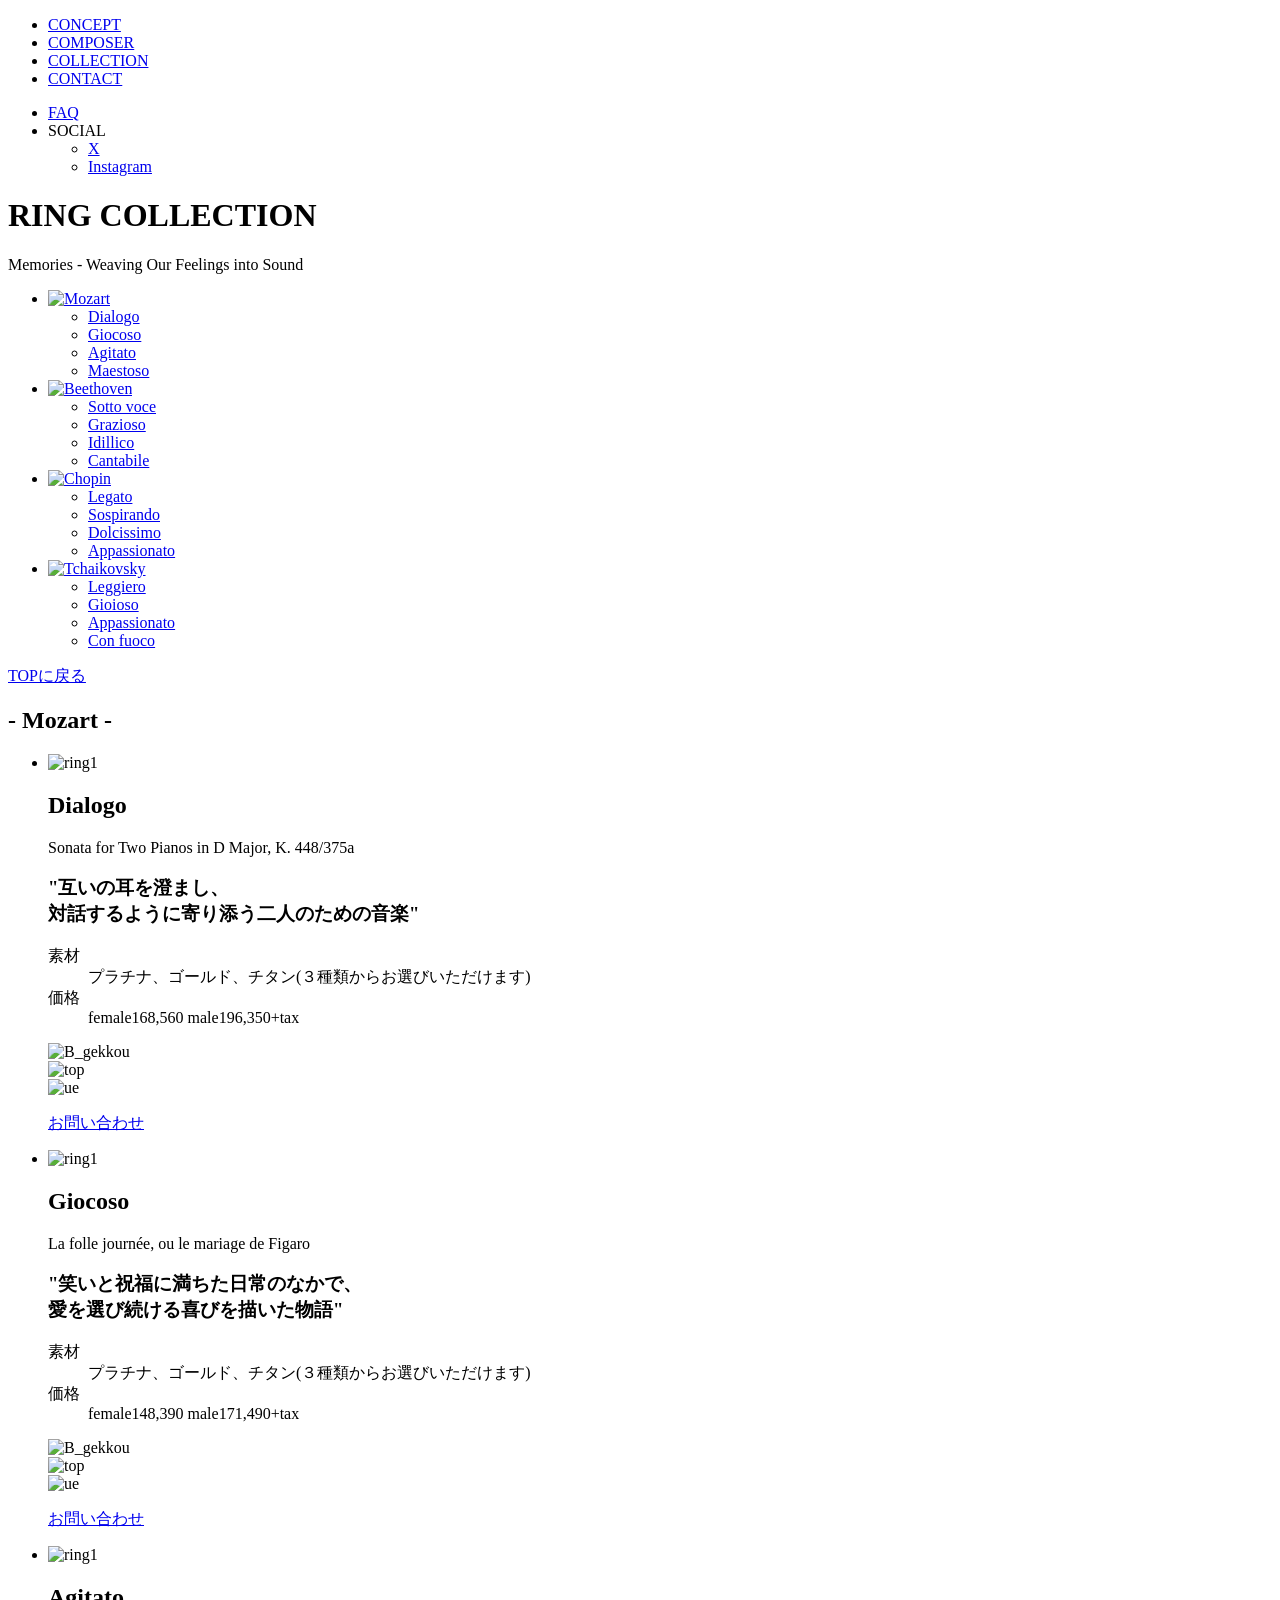
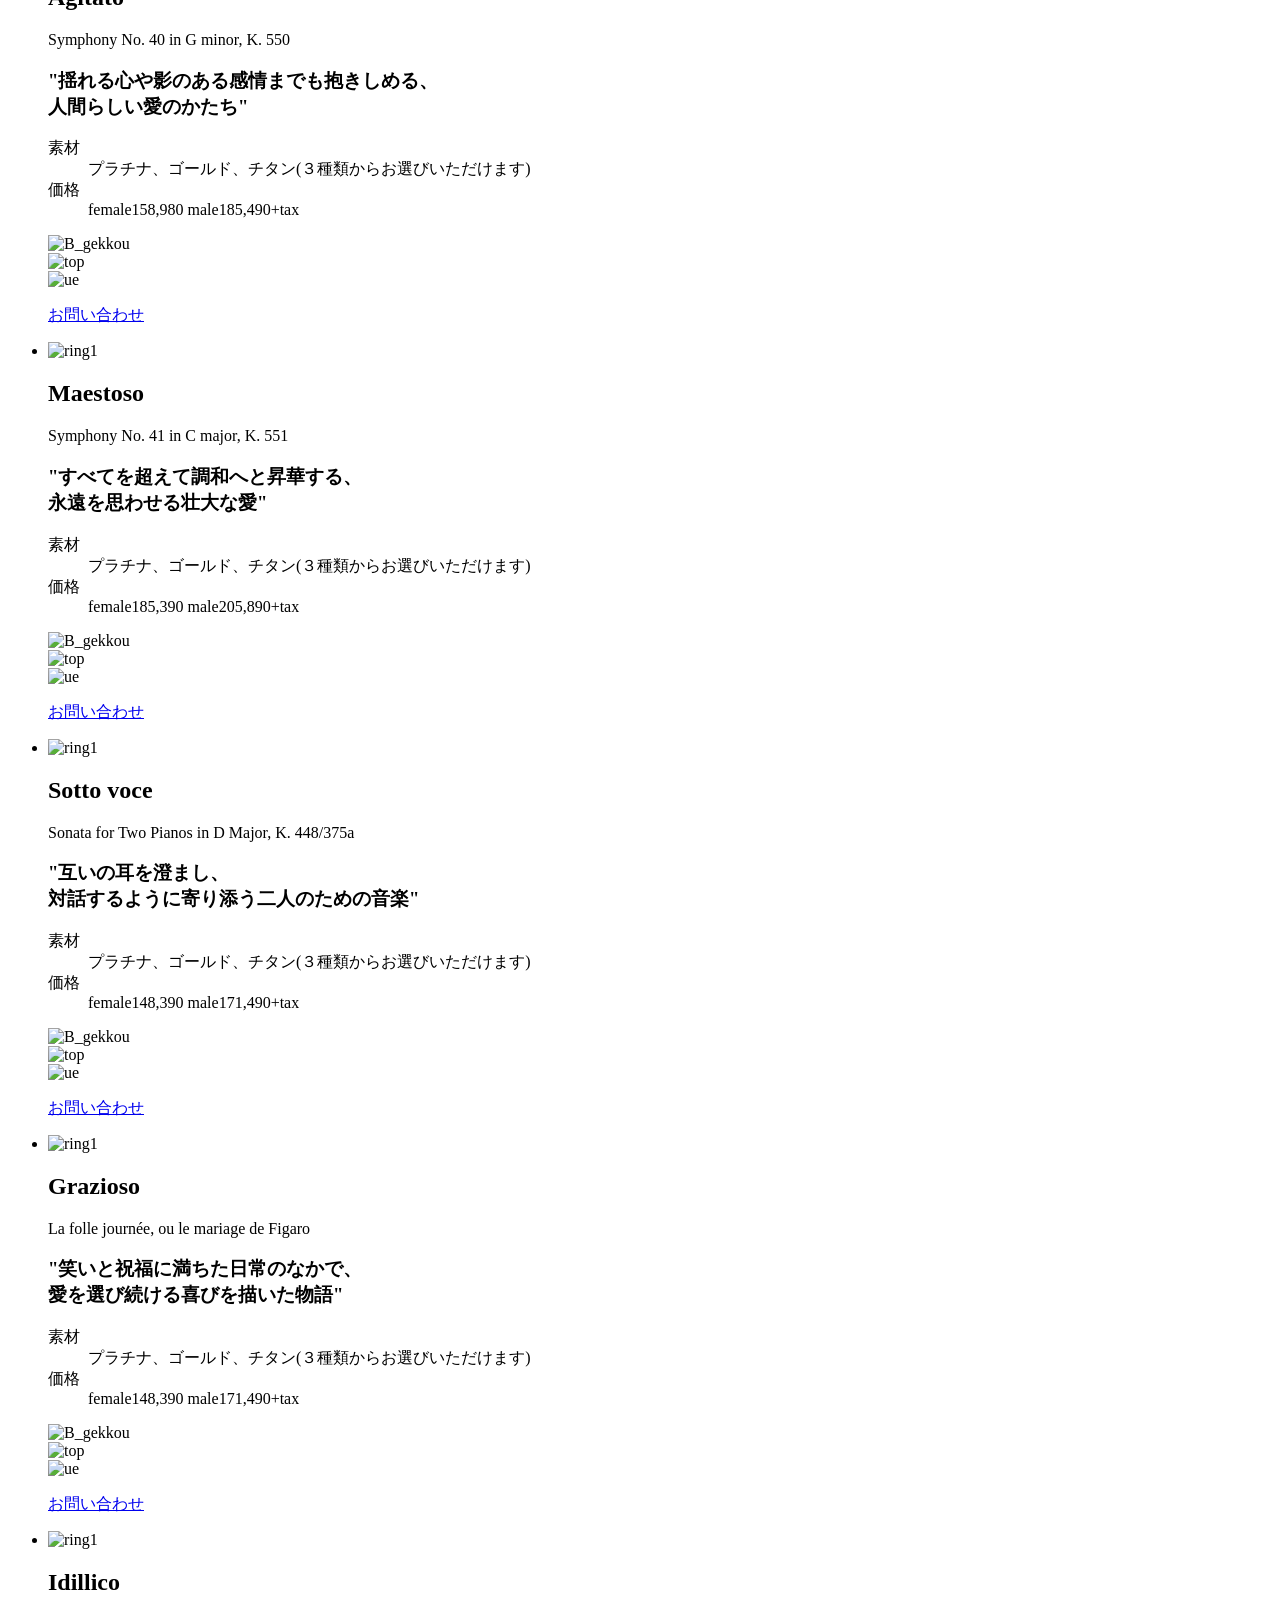
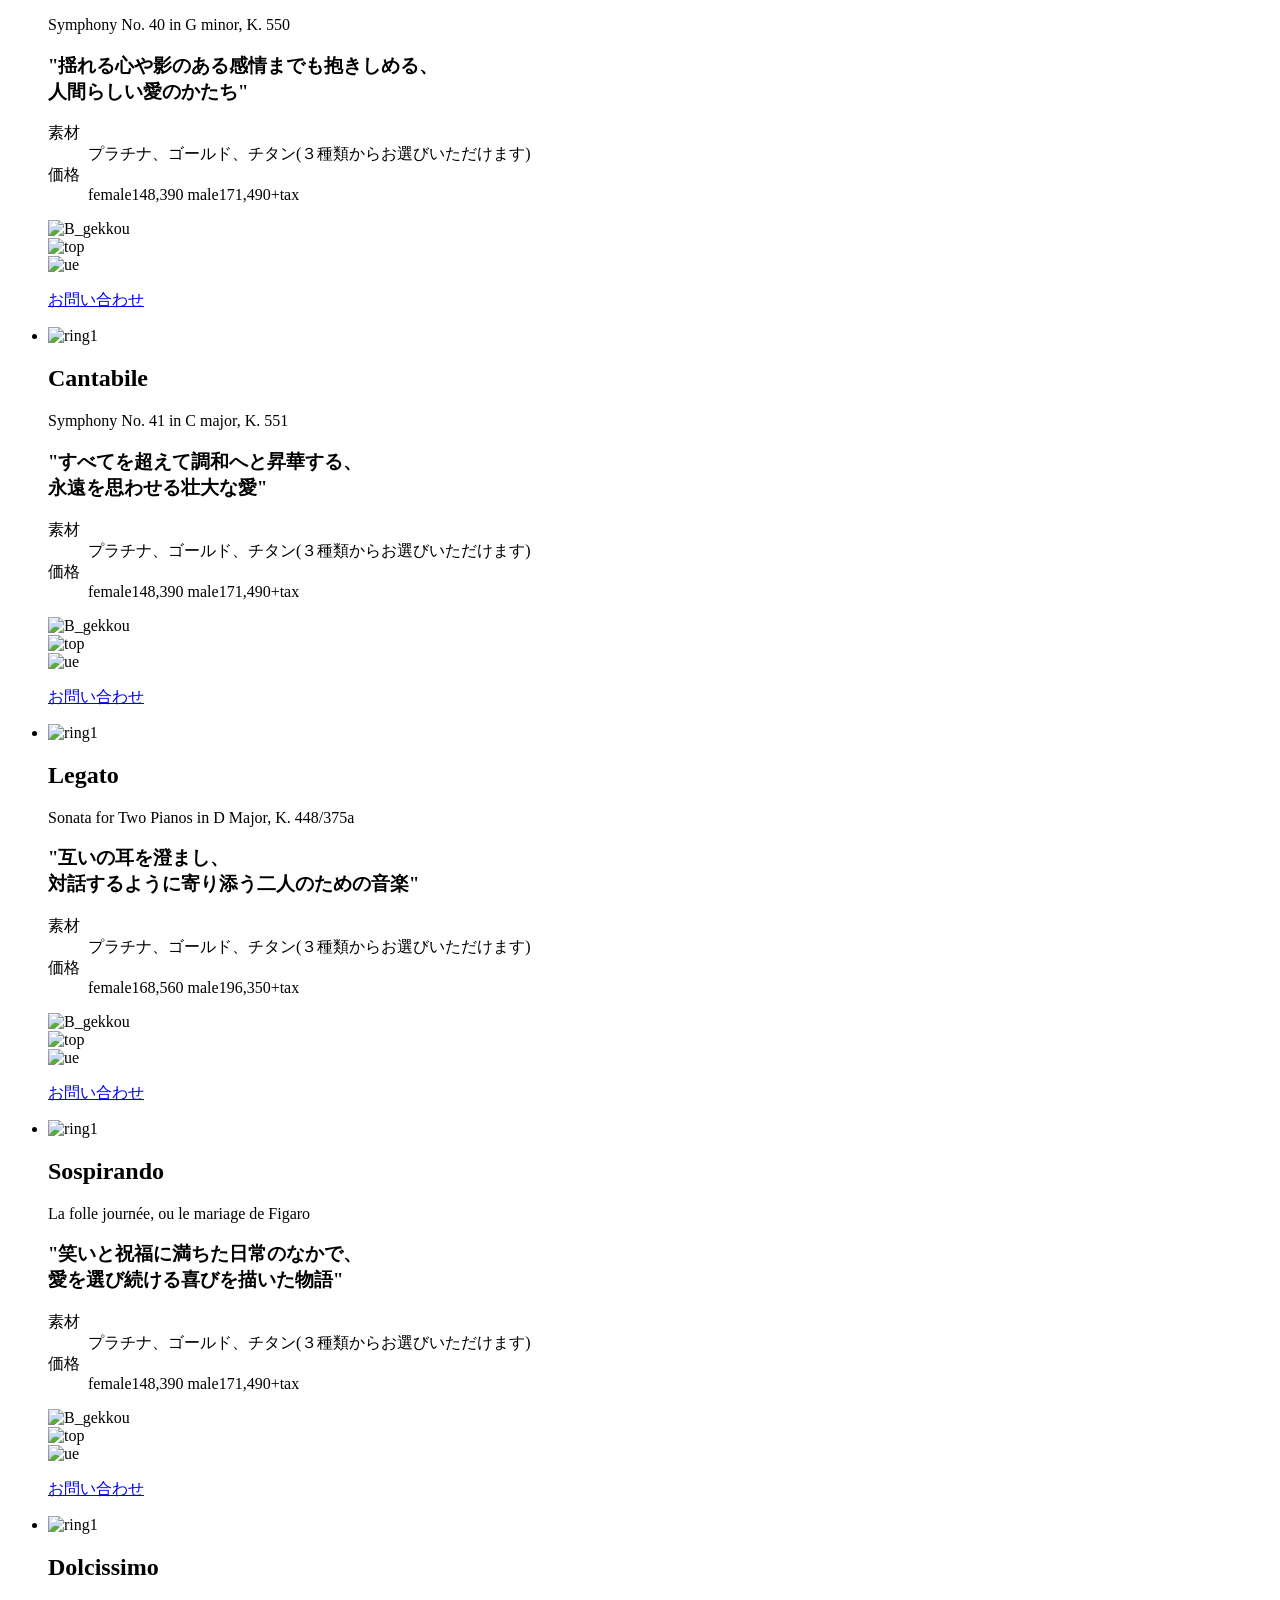
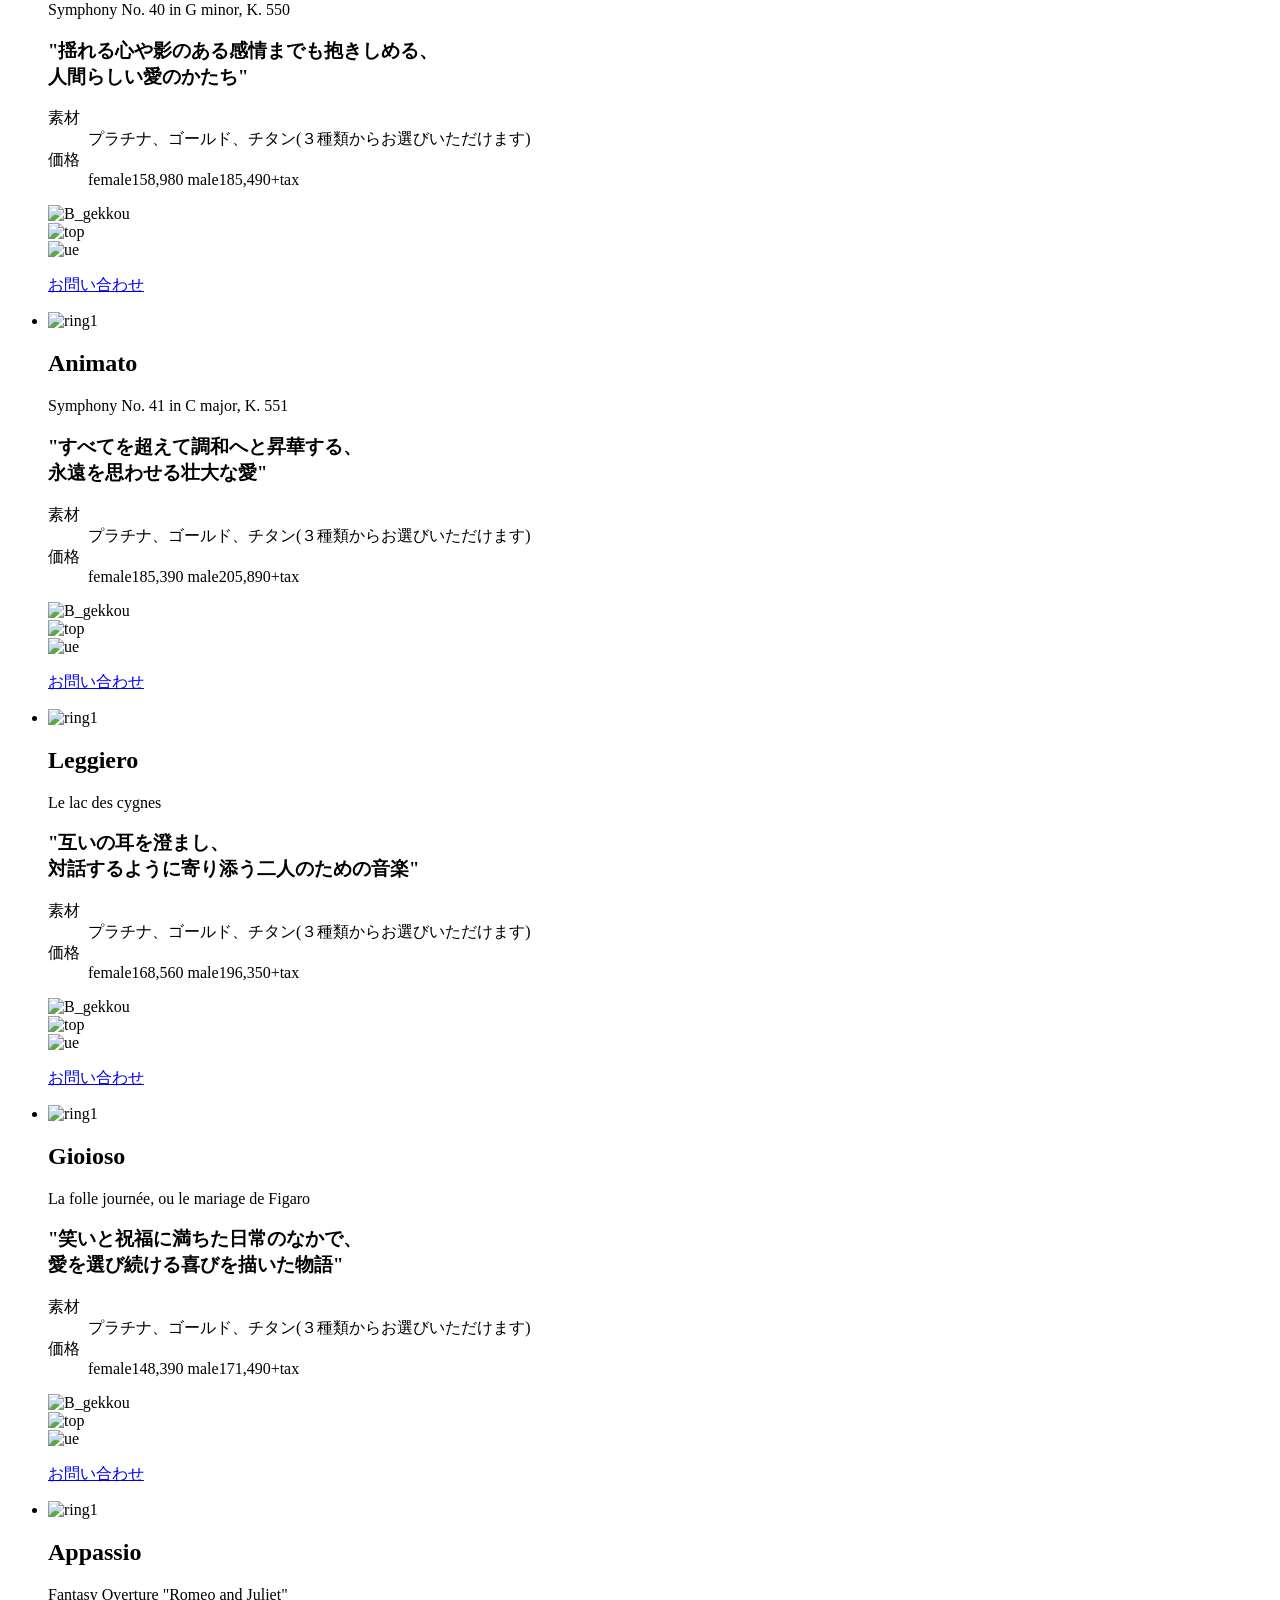
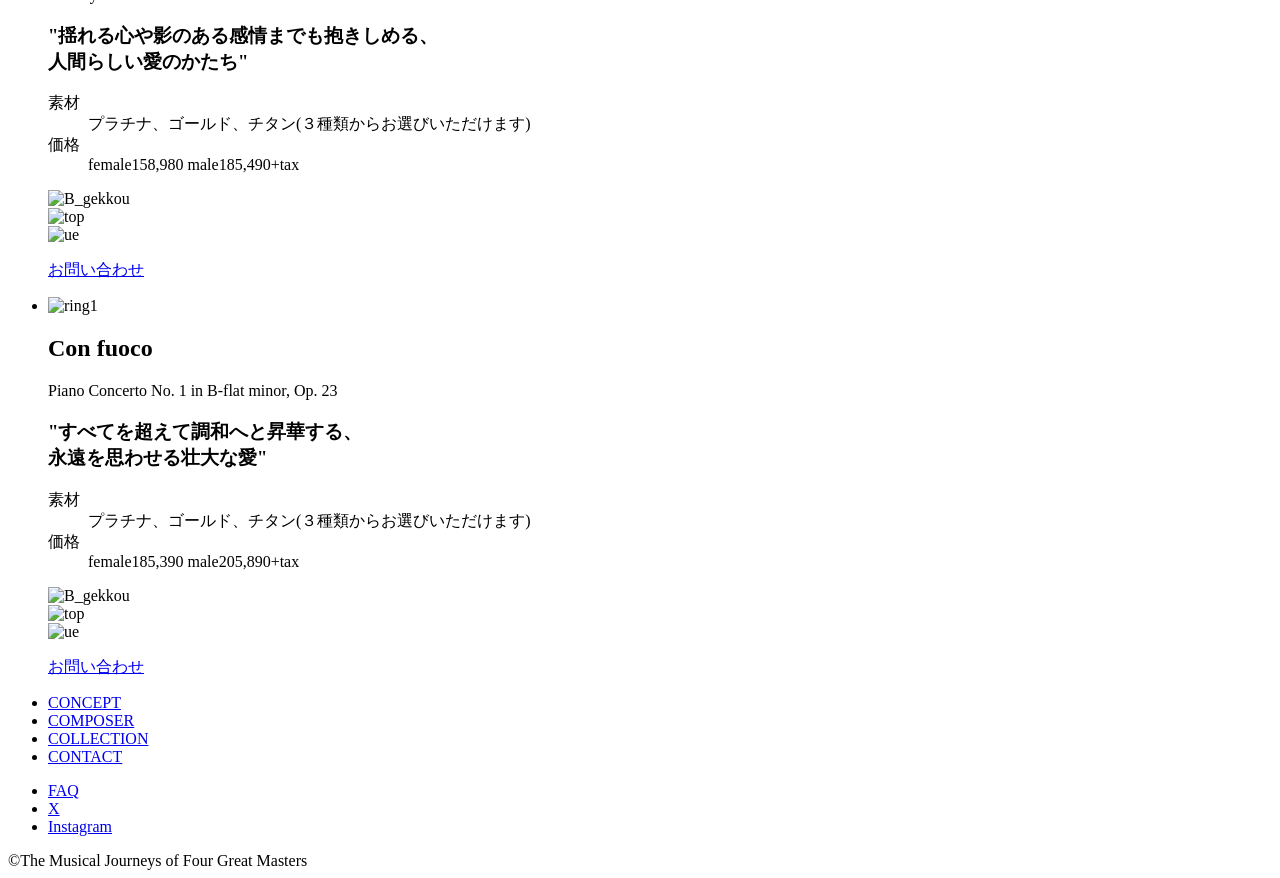
==== collection.html @ ffa1e5cd "Add files via upload" ====
<!DOCTYPE html>
<html lang="ja">

<head>
    <meta charset="UTF-8">
    <meta name="description" content="音楽家 タイムライン">
    <meta name="viewport" content="width=device-width, initial-scale=1.0">
    <link rel="stylesheet" href="css/collection.css">
    <link rel="preconnect" href="https://fonts.googleapis.com">
    <link rel="preconnect" href="https://fonts.gstatic.com" crossorigin>
    <link href="https://fonts.googleapis.com/css2?family=Klee+One&display=swap" rel="stylesheet">
    <link rel="preconnect" href="https://fonts.googleapis.com">
    <link rel="preconnect" href="https://fonts.gstatic.com" crossorigin>
    <link
        href="https://fonts.googleapis.com/css2?family=Klee+One&family=Noto+Serif+JP:wght@200..900&family=PT+Serif:ital,wght@0,400;0,700;1,400;1,700&display=swap"
        rel="stylesheet">
    <link rel="preconnect" href="https://fonts.googleapis.com">
    <link rel="preconnect" href="https://fonts.gstatic.com" crossorigin>
    <link
        href="https://fonts.googleapis.com/css2?family=Dancing+Script:wght@400..700&family=Klee+One&family=Noto+Serif+JP:wght@200..900&family=PT+Serif:ital,wght@0,400;0,700;1,400;1,700&display=swap"
        rel="stylesheet">
    <title>音楽家 タイムライン</title>
</head>

<body>
    <header>
        <div class="left">
            <span></span>
            <span></span>
            <span></span>
        </div>
        <nav>
            <ul>
                <li><a href="./index.html">CONCEPT</a></li>
                <li><a href="./comporsers.html">COMPOSER</a></li>
                <li><a href="./collection.html">COLLECTION</a></li>
                <li><a href="./contact.html">CONTACT</a></li>
            </ul>
        </nav>
        <div class="right">
            <ul>
                <li><a href="#">FAQ</a></li>
                <li>SOCIAL
                    <ul class="social">
                        <li><a href="#">X</a></li>
                        <li><a href="#">Instagram</a></li>
                    </ul>
                </li>
            </ul>
        </div>
    </header>
    <div class="gradation">
        <main>
            <div class="top">
                <div class="title">
                    <h1 id="backbutton">RING COLLECTION</h1>
                    <span>Memories - Weaving Our Feelings into Sound</span>
                </div>
            </div>
            <div class="comporser">
                <div class="comporserInner">
                    <ul class="list">
                        <li class="comporserContent active" data-tab="mozart">
                            <a href="#namecontent" class="kao">
                                <img src="./img/Mozartーkao.png" alt="Mozart">
                            </a>
                            <ul class="playlist">
                                <li>
                                    <a href="#Dialogo">Dialogo</a>
                                </li>
                                <li>
                                    <a href="#Giocoso">Giocoso</a>
                                </li>
                                <li>
                                    <a href="#Agitato">Agitato</a>
                                </li>
                                <li>
                                    <a href="#Maestoso">Maestoso</a>
                                </li>
                            </ul>
                        </li>
                        <li class="comporserContent" data-tab="beethoven">
                            <a href="#namecontent" class="kao">
                                <img src="./img/Beethoven-kao.png" alt="Beethoven">
                            </a>
                            <ul class="playlist">
                                <li>
                                    <a href="#Sotto-voce">Sotto voce</a>
                                </li>
                                <li>
                                    <a href="#Grazioso">Grazioso</a>
                                </li>
                                <li>
                                    <a href="#Idillico">Idillico</a>
                                </li>
                                <li>
                                    <a href="#Cantabile">Cantabile</a>
                                </li>
                            </ul>
                        </li>
                        <li class="comporserContent" data-tab="chopin">
                            <a href="#namecontent" class="kao">
                                <img src="./img/chopin-kao.png" alt="Chopin">
                            </a>
                            <ul class="playlist">
                                <li>
                                    <a href="#Legato">Legato</a>
                                </li>
                                <li>
                                    <a href="#Sospirando">Sospirando</a>
                                </li>
                                <li>
                                    <a href="#Dolcissimo">Dolcissimo</a>
                                </li>
                                <li>
                                    <a href="#Appassionato">Appassionato</a>
                                </li>
                            </ul>
                        </li>
                        <li class="comporserContent" data-tab="tchaikovsky">
                            <a href="#namecontent" class="kao">
                                <img src="./img/Tchaikovsky-kao.png" alt="Tchaikovsky">
                            </a>
                            <ul class="playlist">
                                <li>
                                    <a href="#Leggiero">Leggiero</a>
                                </li>
                                <li>
                                    <a href="#Gioioso">Gioioso</a>
                                </li>
                                <li>
                                    <a href="#Appassionamento">Appassionato</a>
                                </li>
                                <li>
                                    <a href="#Con-fuoco">Con fuoco</a>
                                </li>
                            </ul>
                        </li>
                    </ul>
                </div>
                <div>
                    <p class="backbutton">
                        <a href="#backbutton">
                            TOPに戻る
                        </a>
                    </p>
                </div>
            </div>
            <div class="name" id="namecontent">
                <h2>- Mozart -</h2>
            </div>
            <div class="collectionContent">
                <ul class="mozart commun active" id="mozart">
                    <li class="communInner">
                        <div class="hidari">
                            <img id="Dialogo" src="./img/B_gekkou-kiritori.png" alt="ring1">
                        </div>
                        <div class="migi">
                            <h2>Dialogo</h2>
                            <span class="kyoku">Sonata for Two Pianos in D Major, K. 448/375a</span>
                            <h3>"互いの耳を澄まし、<br>対話するように寄り添う二人のための音楽"</h3>
                            <dl>
                                <dt>素材</dt>
                                <dd>プラチナ、ゴールド、チタン<span class="select">(３種類からお選びいただけます)</span></dd>
                                <dt>価格</dt>
                                <dd><span class="seibetu">female</span>168,560
                                    <span class="seibetu">male</span>196,350<span class="tax">+tax</span>
                                </dd>
                            </dl>
                            <div class="sankou">
                                <div class="back">
                                    <img src="./img/B_gekkou-kiritori.png" alt="B_gekkou">
                                </div>
                                <div class="back">
                                    <img src="./img/ringtop.png " alt="top">
                                </div>
                                <div class="back">
                                    <img src="./img/ringue.png" alt="ue">
                                </div>
                            </div>
                            <p class="contact"><a href="./contact.html">お問い合わせ</a></p>
                        </div>
                    </li>
                    <li class="communInner">
                        <div class="hidari">
                            <img id="Giocoso" src="./img/B_gekkou-kiritori.png" alt="ring1">
                        </div>
                        <div class="migi">
                            <h2>Giocoso</h2>
                            <span class="kyoku">La folle journée, ou le mariage de Figaro</span>
                            <h3>"笑いと祝福に満ちた日常のなかで、<br>愛を選び続ける喜びを描いた物語"</h3>
                            <dl>
                                <dt>素材</dt>
                                <dd>プラチナ、ゴールド、チタン<span class="select">(３種類からお選びいただけます)</span></dd>
                                <dt>価格</dt>
                                <dd><span class="seibetu">female</span>148,390
                                    <span class="seibetu">male</span>171,490<span class="tax">+tax</span></dd>
                            </dl>
                            <div class="sankou">
                                <div class="back">
                                    <img src="./img/B_gekkou-kiritori.png" alt="B_gekkou">
                                </div>
                                <div class="back">
                                    <img src="./img/ringtop.png " alt="top">
                                </div>
                                <div class="back">
                                    <img src="./img/ringue.png" alt="ue">
                                </div>
                            </div>
                            <p class="contact"><a href="./contact.html">お問い合わせ</a></p>
                        </div>
                    </li>
                    <li class="communInner">
                        <div class="hidari">
                            <img id="Agitato" src="./img/B_gekkou-kiritori.png" alt="ring1">
                        </div>
                        <div class="migi">
                            <h2>Agitato</h2>
                            <span class="kyoku">Symphony No. 40 in G minor, K. 550</span>
                            <h3>"揺れる心や影のある感情までも抱きしめる、<br>人間らしい愛のかたち"</h3>
                            <dl>
                                <dt>素材</dt>
                                <dd>プラチナ、ゴールド、チタン<span class="select">(３種類からお選びいただけます)</span></dd>
                                <dt>価格</dt>
                                <dd><span class="seibetu">female</span>158,980
                                    <span class="seibetu">male</span>185,490<span class="tax">+tax</span></dd>
                            </dl>
                            <div class="sankou">
                                <div class="back">
                                    <img src="./img/B_gekkou-kiritori.png" alt="B_gekkou">
                                </div>
                                <div class="back">
                                    <img src="./img/ringtop.png " alt="top">
                                </div>
                                <div class="back">
                                    <img src="./img/ringue.png" alt="ue">
                                </div>
                            </div>
                            <p class="contact"><a href="./contact.html">お問い合わせ</a></p>
                        </div>
                    </li>
                    <li class="communInner">
                        <div class="hidari">
                            <img id="Maestoso" src="./img/B_gekkou-kiritori.png" alt="ring1">
                        </div>
                        <div class="migi">
                            <h2>Maestoso</h2>
                            <span class="kyoku">Symphony No. 41 in C major, K. 551</span>
                            <h3>"すべてを超えて調和へと昇華する、<br>永遠を思わせる壮大な愛"</h3>
                            <dl>
                                <dt>素材</dt>
                                <dd>プラチナ、ゴールド、チタン<span class="select">(３種類からお選びいただけます)</span></dd>
                                <dt>価格</dt>
                                <dd><span class="seibetu">female</span>185,390
                                    <span class="seibetu">male</span>205,890<span class="tax">+tax</span></dd>
                            </dl>
                            <div class="sankou">
                                <div class="back">
                                    <img src="./img/B_gekkou-kiritori.png" alt="B_gekkou">
                                </div>
                                <div class="back">
                                    <img src="./img/ringtop.png " alt="top">
                                </div>
                                <div class="back">
                                    <img src="./img/ringue.png" alt="ue">
                                </div>
                            </div>
                            <p class="contact"><a href="./contact.html">お問い合わせ</a></p>
                        </div>
                    </li>
                </ul>
                <ul class="Beethoven commun" id="beethoven">
                    <li class="communInner">
                        <div class="hidari">
                            <img id="Sotto-voce" src="./img/B_gekkou-kiritori.png" alt="ring1">
                        </div>
                        <div class="migi">
                            <h2>Sotto voce</h2>
                            <span class="kyoku">Sonata for Two Pianos in D Major, K. 448/375a</span>
                            <h3>"互いの耳を澄まし、<br>対話するように寄り添う二人のための音楽"</h3>
                            <dl>
                                <dt>素材</dt>
                                <dd>プラチナ、ゴールド、チタン<span class="select">(３種類からお選びいただけます)</span></dd>
                                <dt>価格</dt>
                                <dd><span class="seibetu">female</span>148,390
                                    <span class="seibetu">male</span>171,490<span class="tax">+tax</span></dd>
                            </dl>
                            <div class="sankou">
                                <div class="back">
                                    <img src="./img/B_gekkou-kiritori.png" alt="B_gekkou">
                                </div>
                                <div class="back">
                                    <img src="./img/ringtop.png " alt="top">
                                </div>
                                <div class="back">
                                    <img src="./img/ringue.png" alt="ue">
                                </div>
                            </div>
                            <p class="contact"><a href="./contact.html">お問い合わせ</a></p>
                        </div>
                    </li>
                    <li class="communInner">
                        <div class="hidari">
                            <img id="Grazioso" src="./img/B_gekkou-kiritori.png" alt="ring1">
                        </div>
                        <div class="migi">
                            <h2>Grazioso</h2>
                            <span class="kyoku">La folle journée, ou le mariage de Figaro</span>
                            <h3>"笑いと祝福に満ちた日常のなかで、<br>愛を選び続ける喜びを描いた物語"</h3>
                            <dl>
                                <dt>素材</dt>
                                <dd>プラチナ、ゴールド、チタン<span class="select">(３種類からお選びいただけます)</span></dd>
                                <dt>価格</dt>
                                <dd><span class="seibetu">female</span>148,390
                                    <span class="seibetu">male</span>171,490<span class="tax">+tax</span>
                                </dd>
                            </dl>
                            <div class="sankou">
                                <div class="back">
                                    <img src="./img/B_gekkou-kiritori.png" alt="B_gekkou">
                                </div>
                                <div class="back">
                                    <img src="./img/ringtop.png " alt="top">
                                </div>
                                <div class="back">
                                    <img src="./img/ringue.png" alt="ue">
                                </div>
                            </div>
                            <p class="contact"><a href="./contact.html">お問い合わせ</a></p>
                        </div>
                    </li>
                    <li class="communInner">
                        <div class="hidari">
                            <img id="Idillico" src="./img/B_gekkou-kiritori.png" alt="ring1">
                        </div>
                        <div class="migi">
                            <h2>Idillico</h2>
                            <span class="kyoku">Symphony No. 40 in G minor, K. 550</span>
                            <h3>"揺れる心や影のある感情までも抱きしめる、<br>人間らしい愛のかたち"</h3>
                            <dl>
                                <dt>素材</dt>
                                <dd>プラチナ、ゴールド、チタン<span class="select">(３種類からお選びいただけます)</span></dd>
                                <dt>価格</dt>
                                <dd><span class="seibetu">female</span>148,390
                                    <span class="seibetu">male</span>171,490<span class="tax">+tax</span></dd>
                            </dl>
                            <div class="sankou">
                                <div class="back">
                                    <img src="./img/B_gekkou-kiritori.png" alt="B_gekkou">
                                </div>
                                <div class="back">
                                    <img src="./img/ringtop.png " alt="top">
                                </div>
                                <div class="back">
                                    <img src="./img/ringue.png" alt="ue">
                                </div>
                            </div>
                            <p class="contact"><a href="./contact.html">お問い合わせ</a></p>
                        </div>
                    </li>
                    <li class="communInner">
                        <div class="hidari">
                                <img id="Cantabile" src="./img/B_gekkou-kiritori.png" alt="ring1">
                        </div>
                        <div class="migi">
                            <h2>Cantabile</h2>
                            <span class="kyoku">Symphony No. 41 in C major, K. 551</span>
                            <h3>"すべてを超えて調和へと昇華する、<br>永遠を思わせる壮大な愛"</h3>
                            <dl>
                                <dt>素材</dt>
                                <dd>プラチナ、ゴールド、チタン<span class="select">(３種類からお選びいただけます)</span></dd>
                                <dt>価格</dt>
                                <dd><span class="seibetu">female</span>148,390
                                    <span class="seibetu">male</span>171,490<span class="tax">+tax</span></dd>
                            </dl>
                            <div class="sankou">
                                <div class="back">
                                    <img src="./img/B_gekkou-kiritori.png" alt="B_gekkou">
                                </div>
                                <div class="back">
                                    <img src="./img/ringtop.png " alt="top">
                                </div>
                                <div class="back">
                                    <img src="./img/ringue.png" alt="ue">
                                </div>
                            </div>
                            <p class="contact"><a href="./contact.html">お問い合わせ</a></p>
                        </div>
                    </li>
                </ul>
                <ul class="Chopin commun" id="chopin">
                    <li class="communInner">
                        <div class="hidari">
                            <img id="Legato" src="./img/B_gekkou-kiritori.png" alt="ring1">
                        </div>
                        <div class="migi">
                            <h2>Legato</h2>
                            <span class="kyoku">Sonata for Two Pianos in D Major, K. 448/375a</span>
                            <h3>"互いの耳を澄まし、<br>対話するように寄り添う二人のための音楽"</h3>
                            <dl>
                                <dt>素材</dt>
                                <dd>プラチナ、ゴールド、チタン<span class="select">(３種類からお選びいただけます)</span></dd>
                                <dt>価格</dt>
                                <dd><span class="seibetu">female</span>168,560
                                    <span class="seibetu">male</span>196,350<span class="tax">+tax</span></dd>
                            </dl>
                            <div class="sankou">
                                <div class="back">
                                    <img src="./img/B_gekkou-kiritori.png" alt="B_gekkou">
                                </div>
                                <div class="back">
                                    <img src="./img/ringtop.png " alt="top">
                                </div>
                                <div class="back">
                                    <img src="./img/ringue.png" alt="ue">
                                </div>
                            </div>
                            <p class="contact"><a href="./contact.html">お問い合わせ</a></p>
                        </div>
                    </li>
                    <li class="communInner">
                        <div class="hidari">
                            <img id="Sospirando" src="./img/B_gekkou-kiritori.png" alt="ring1">
                        </div>
                        <div class="migi">
                            <h2>Sospirando</h2>
                            <span class="kyoku">La folle journée, ou le mariage de Figaro</span>
                            <h3>"笑いと祝福に満ちた日常のなかで、<br>愛を選び続ける喜びを描いた物語"</h3>
                            <dl>
                                <dt>素材</dt>
                                <dd>プラチナ、ゴールド、チタン<span class="select">(３種類からお選びいただけます)</span></dd>
                                <dt>価格</dt>
                                <dd><span class="seibetu">female</span>148,390
                                    <span class="seibetu">male</span>171,490<span class="tax">+tax</span></dd>
                            </dl>
                            <div class="sankou">
                                <div class="back">
                                    <img src="./img/B_gekkou-kiritori.png" alt="B_gekkou">
                                </div>
                                <div class="back">
                                    <img src="./img/ringtop.png " alt="top">
                                </div>
                                <div class="back">
                                    <img src="./img/ringue.png" alt="ue">
                                </div>
                            </div>
                            <p class="contact"><a href="./img/B_gekkou-kiritori.png">お問い合わせ</a></p>
                        </div>
                    </li>
                    <li class="communInner">
                        <div class="hidari">
                            <img id="Dolcissimo" src="./img/B_gekkou-kiritori.png" alt="ring1">
                        </div>
                        <div class="migi">
                            <h2>Dolcissimo</h2>
                            <span class="kyoku">Symphony No. 40 in G minor, K. 550</span>
                            <h3>"揺れる心や影のある感情までも抱きしめる、<br>人間らしい愛のかたち"</h3>
                            <dl>
                                <dt>素材</dt>
                                <dd>プラチナ、ゴールド、チタン<span class="select">(３種類からお選びいただけます)</span></dd>
                                <dt>価格</dt>
                                <dd><span class="seibetu">female</span>158,980
                                    <span class="seibetu">male</span>185,490<span class="tax">+tax</span></dd>
                            </dl>
                            <div class="sankou">
                                <div class="back">
                                    <img src="./img/B_gekkou-kiritori.png" alt="B_gekkou">
                                </div>
                                <div class="back">
                                    <img src="./img/ringtop.png " alt="top">
                                </div>
                                <div class="back">
                                    <img src="./img/ringue.png" alt="ue">
                                </div>
                            </div>
                            <p class="contact"><a href="./contact.html">お問い合わせ</a></p>
                        </div>
                    </li>
                    <li class="communInner">
                        <div class="hidari">
                            <img id="Animato" src="./img/B_gekkou-kiritori.png" alt="ring1">
                        </div>
                        <div class="migi">
                            <h2>Animato</h2>
                            <span class="kyoku">Symphony No. 41 in C major, K. 551</span>
                            <h3>"すべてを超えて調和へと昇華する、<br>永遠を思わせる壮大な愛"</h3>
                            <dl>
                                <dt>素材</dt>
                                <dd>プラチナ、ゴールド、チタン<span class="select">(３種類からお選びいただけます)</span></dd>
                                <dt>価格</dt>
                                <dd><span class="seibetu">female</span>185,390
                                    <span class="seibetu">male</span>205,890<span class="tax">+tax</span></dd>
                            </dl>
                            <div class="sankou">
                                <div class="back">
                                    <img src="./img/B_gekkou-kiritori.png" alt="B_gekkou">
                                </div>
                                <div class="back">
                                    <img src="./img/ringtop.png " alt="top">
                                </div>
                                <div class="back">
                                    <img src="./img/ringue.png" alt="ue">
                                </div>
                            </div>
                            <p class="contact"><a href="./contact.html">お問い合わせ</a></p>
                        </div>
                    </li>
                </ul>
                <ul class="Tchaikovsky commun" id="tchaikovsky">
                    <li class="communInner">
                        <div class="hidari">
                            <img id="Leggiero" src="./img/B_gekkou-kiritori.png" alt="ring1">
                        </div>
                        <div class="migi">
                            <h2>Leggiero</h2>
                            <span class="kyoku">Le lac des cygnes</span>
                            <h3>"互いの耳を澄まし、<br>対話するように寄り添う二人のための音楽"</h3>
                            <dl>
                                <dt>素材</dt>
                                <dd>プラチナ、ゴールド、チタン<span class="select">(３種類からお選びいただけます)</span></dd>
                                <dt>価格</dt>
                                <dd><span class="seibetu">female</span>168,560
                                    <span class="seibetu">male</span>196,350<span class="tax">+tax</span></dd>
                            </dl>
                            <div class="sankou">
                                <div class="back">
                                    <img src="./img/B_gekkou-kiritori.png" alt="B_gekkou">
                                </div>
                                <div class="back">
                                    <img src="./img/ringtop.png " alt="top">
                                </div>
                                <div class="back">
                                    <img src="./img/ringue.png" alt="ue">
                                </div>
                            </div>
                            <p class="contact"><a href="./contact.html">お問い合わせ</a></p>
                        </div>
                    </li>
                    <li class="communInner">
                        <div class="hidari">
                            <img id="Gioioso" src="./img/B_gekkou-kiritori.png" alt="ring1">
                        </div>
                        <div class="migi">
                            <h2>Gioioso</h2>
                            <span class="kyoku">La folle journée, ou le mariage de Figaro</span>
                            <h3>"笑いと祝福に満ちた日常のなかで、<br>愛を選び続ける喜びを描いた物語"</h3>
                            <dl>
                                <dt>素材</dt>
                                <dd>プラチナ、ゴールド、チタン<span class="select">(３種類からお選びいただけます)</span></dd>
                                <dt>価格</dt>
                                <dd><span class="seibetu">female</span>148,390
                                    <span class="seibetu">male</span>171,490<span class="tax">+tax</span></dd>
                            </dl>
                            <div class="sankou">
                                <div class="back">
                                    <img src="./img/B_gekkou-kiritori.png" alt="B_gekkou">
                                </div>
                                <div class="back">
                                    <img src="./img/ringtop.png " alt="top">
                                </div>
                                <div class="back">
                                    <img src="./img/ringue.png" alt="ue">
                                </div>
                            </div>
                            <p class="contact"><a href="./contact.html">お問い合わせ</a></p>
                        </div>
                    </li>
                    <li class="communInner">
                        <div class="hidari">
                            <img id="Appassionamento" src="./img/B_gekkou-kiritori.png" alt="ring1">
                        </div>
                        <div class="migi">
                            <h2>Appassio</h2>
                            <span class="kyoku">Fantasy Overture "Romeo and Juliet"</span>
                            <h3>"揺れる心や影のある感情までも抱きしめる、<br>人間らしい愛のかたち"</h3>
                            <dl>
                                <dt>素材</dt>
                                <dd>プラチナ、ゴールド、チタン<span class="select">(３種類からお選びいただけます)</span></dd>
                                <dt>価格</dt>
                                <dd><span class="seibetu">female</span>158,980
                                    <span class="seibetu">male</span>185,490<span class="tax">+tax</span></dd>
                            </dl>
                            <div class="sankou">
                                <div class="back">
                                    <img src="./img/B_gekkou-kiritori.png" alt="B_gekkou">
                                </div>
                                <div class="back">
                                    <img src="./img/ringtop.png " alt="top">
                                </div>
                                <div class="back">
                                    <img src="./img/ringue.png" alt="ue">
                                </div>
                            </div>
                            <p class="contact"><a href="./contact.html">お問い合わせ</a></p>
                        </div>
                    </li>
                    <li class="communInner">
                        <div class="hidari">
                            <img id="Con-fuoco" src="./img/B_gekkou-kiritori.png" alt="ring1">
                        </div>
                        <div class="migi">
                            <h2>Con fuoco</h2>
                            <span class="kyoku">Piano Concerto No. 1 in B-flat minor, Op. 23</span>
                            <h3>"すべてを超えて調和へと昇華する、<br>永遠を思わせる壮大な愛"</h3>
                            <dl>
                                <dt>素材</dt>
                                <dd>プラチナ、ゴールド、チタン<span class="select">(３種類からお選びいただけます)</span></dd>
                                <dt>価格</dt>
                                <dd><span class="seibetu">female</span>185,390
                                    <span class="seibetu">male</span>205,890<span class="tax">+tax</span></dd>
                            </dl>
                            <div class="sankou">
                                <div class="back">
                                    <img src="./img/B_gekkou-kiritori.png" alt="B_gekkou">
                                </div>
                                <div class="back">
                                    <img src="./img/ringtop.png " alt="top">
                                </div>
                                <div class="back">
                                    <img src="./img/ringue.png" alt="ue">
                                </div>
                            </div>
                            <p class="contact"><a href="./contact.html">お問い合わせ</a></p>
                        </div>
                    </li>
                </ul>
            </div>
        </main>
        <footer>
            <nav>
                <ul>
                    <li><a href="./index.html">CONCEPT</a></li>
                    <li><a href="./comporsers.html">COMPOSER</a></li>
                    <li><a href="./collection.html">COLLECTION</a></li>
                    <li><a href="./contact.html">CONTACT</a></li>
                </ul>
            </nav>
            <div class="detailfooter">
                <ul>
                    <li><a href="#">FAQ</a></li>
                    <li><a href="#">X</a></li>
                    <li><a href="#">Instagram</a></li>
                </ul>
            </div>
            <span>&copy;The Musical Journeys of Four Great Masters</span>
        </footer>
    </div>
    <script src="./js/script.js"></script>
</body>
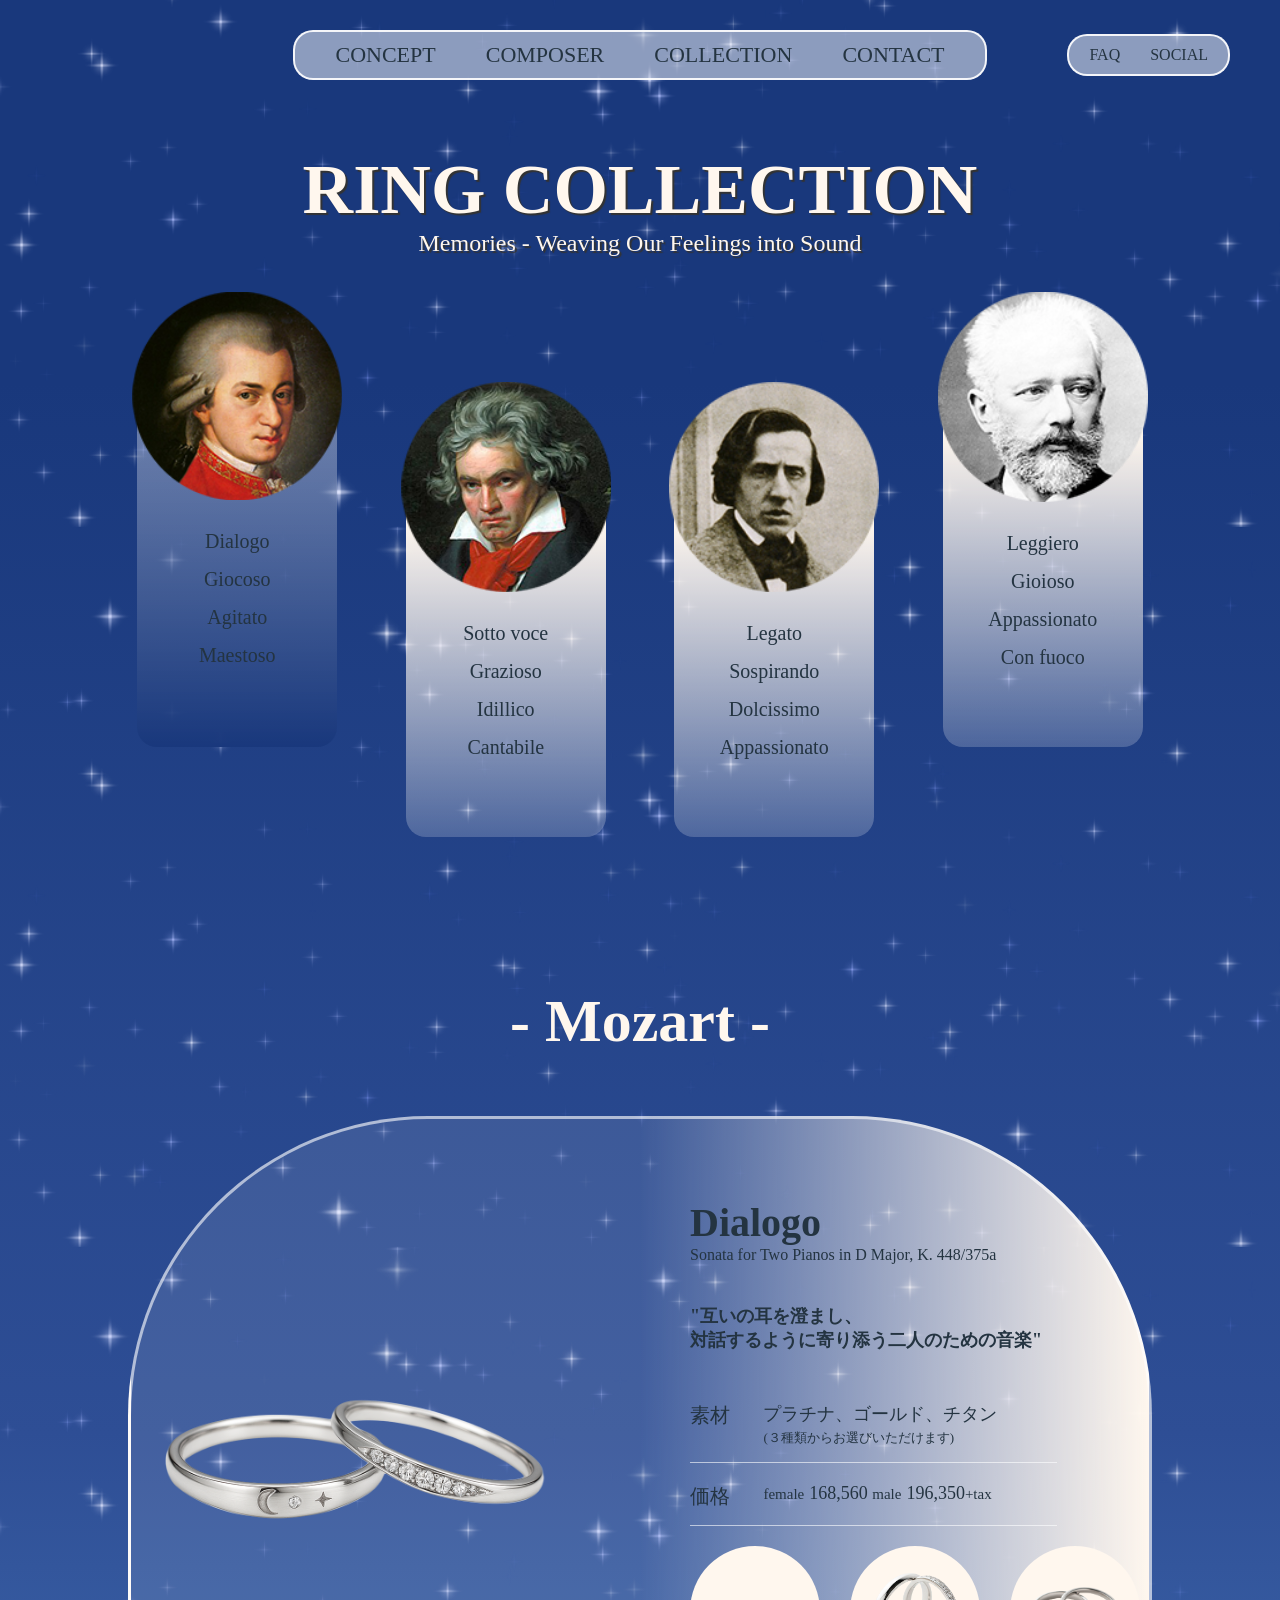
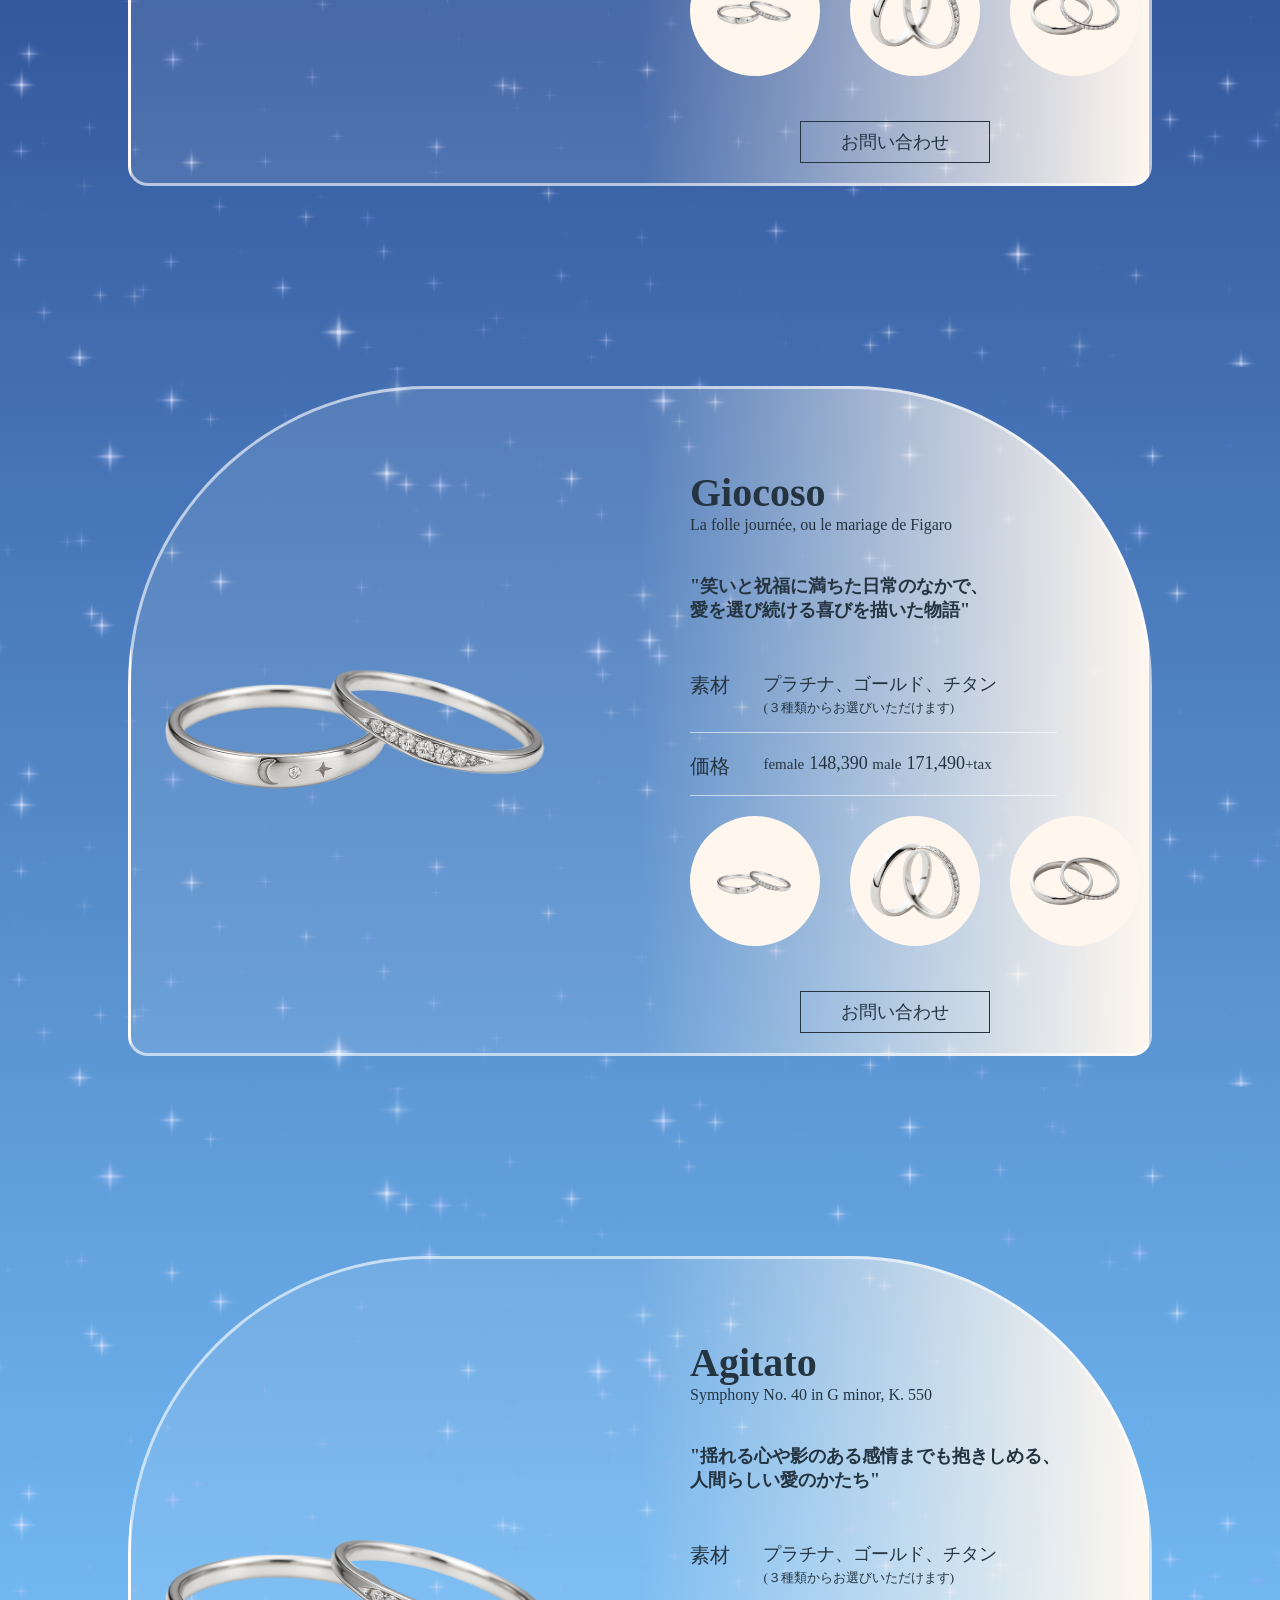
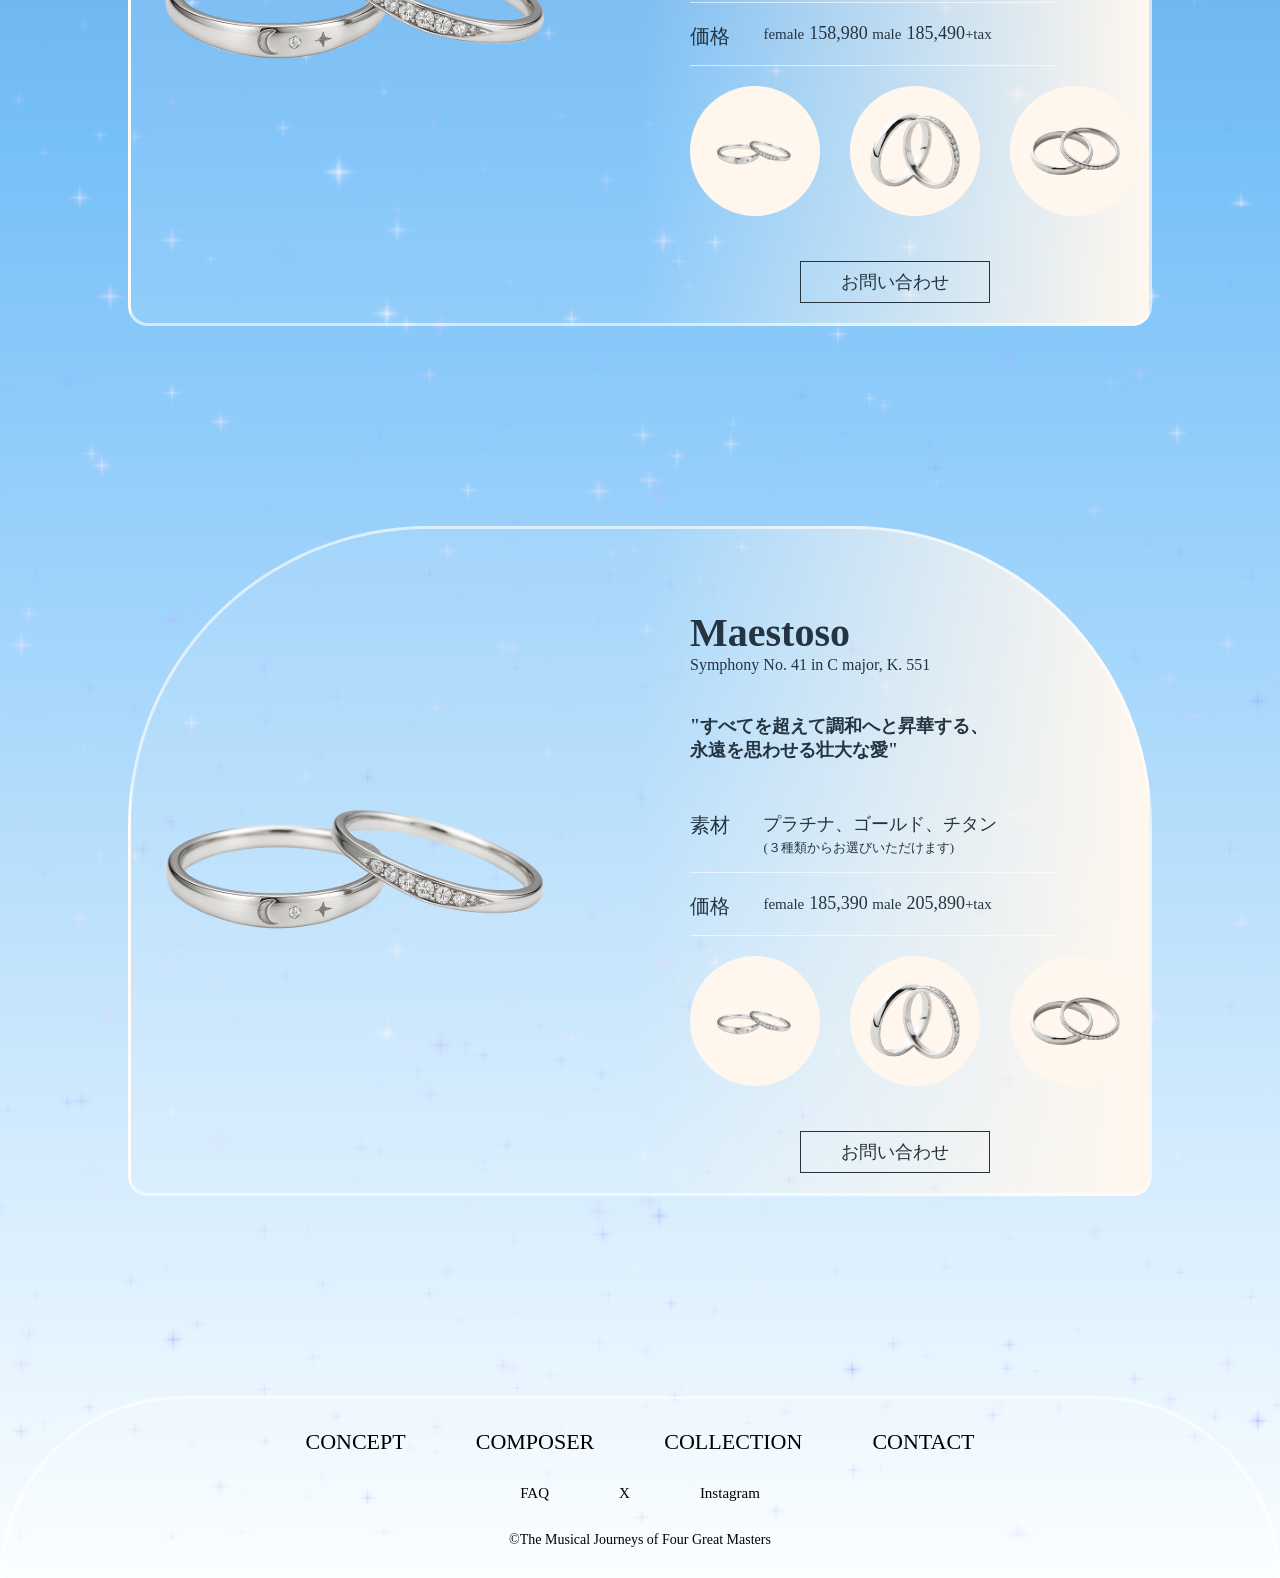
==== commit eaec44d5: "Add files via upload" ====
--- a/collection.html
+++ b/collection.html
@@ -19,6 +19,7 @@
     <link
         href="https://fonts.googleapis.com/css2?family=Dancing+Script:wght@400..700&family=Klee+One&family=Noto+Serif+JP:wght@200..900&family=PT+Serif:ital,wght@0,400;0,700;1,400;1,700&display=swap"
         rel="stylesheet">
+    <meta name="robots" content="noindex">
     <title>音楽家 タイムライン</title>
 </head>
 
@@ -360,7 +361,7 @@
                     </li>
                     <li class="communInner">
                         <div class="hidari">
-                                <img id="Cantabile" src="./img/B_gekkou-kiritori.png" alt="ring1">
+                            <img id="Cantabile" src="./img/B_gekkou-kiritori.png" alt="ring1">
                         </div>
                         <div class="migi">
                             <h2>Cantabile</h2>
--- a/css/collection.css
+++ b/css/collection.css
@@ -0,0 +1,901 @@
+@charset "UTF-8";
+
+*,
+::before,
+::after {
+    padding: 0;
+    margin: 0;
+    box-sizing: border-box;
+    scroll-behavior: smooth;
+}
+
+a {
+    text-decoration: none;
+    display: block;
+
+}
+
+li {
+    list-style: none;
+}
+
+img {
+    vertical-align: bottom;
+    width: 100%;
+    object-fit: cover;
+
+}
+
+:root {
+    --text-color: #fff7ee;
+    --text2-color: #243441;
+    --familyJP-font-family: "Klee One", cursive;
+    --familyEN-font-family: "PT Serif", serif;
+    --familyEN2-font-family: "Dancing Script", cursive;
+    --Maxwidth-max-width: 1600px;
+    --bg-background-color: #1c1a17;
+    --gold--color: rgb(206, 119, 65);
+    --back--background-color: #e4eef1;
+
+}
+
+p {
+    color: var(--text-color);
+}
+
+header {
+    width: 100%;
+    padding: 0 50px;
+    max-width: var(--Maxwidth-max-width);
+    position: fixed;
+    top: 30px;
+    z-index: 100;
+    display: grid;
+    grid-template-columns: 1fr auto 1fr;
+    align-items: center;
+}
+
+.left {
+    width: 100px;
+    height: 50px;
+    justify-self: flex-start;
+}
+
+header nav ul {
+    display: flex;
+    align-items: center;
+    justify-content: center;
+    gap: 50px;
+    margin: 0 auto;
+    background-color: rgba(255, 255, 255, 0.5);
+    border: 2px solid rgba(255, 255, 255, 0.9);
+    border-radius: 20px;
+    border-radius: 20px;
+    padding: 10px 40px;
+}
+
+header ul a {
+    color: var(--text2-color);
+    font-size: 22px;
+    font-family: var(--familyEN-font-family);
+}
+
+.name h2 {
+    font-size: 60px;
+    text-align: center;
+    padding-bottom: 60px;
+
+}
+
+header .right {
+    justify-self: flex-end;
+    padding: 10px 20px;
+    background-color: rgba(255, 255, 255, 0.5);
+    border: 2px solid rgba(255, 255, 255, 0.9);
+    border-radius: 20px;
+
+}
+
+.right .social {
+    display: flex;
+    flex-direction: column;
+    gap: 5px;
+    clip-path: inset(0 0 100% 0);
+    transition: all 0.3s;
+    position: absolute;
+}
+
+.right li:nth-of-type(2):hover .social {
+    clip-path: inset(0 0 0 0);
+}
+
+.right ul {
+    display: flex;
+    align-items: center;
+    gap: 30px;
+    position: relative;
+}
+
+.right li,
+nav ul li {
+    transition: all 0.2s;
+}
+
+.right li:hover,
+nav li:hover {
+    transform: translateY(5px);
+}
+
+.right ul li,
+.right ul li a {
+    color: var(--text2-color);
+    font-family: var(--familyEN-font-family);
+    font-size: 16px;
+}
+
+.gradation {
+    background: linear-gradient(180deg, #19387c 8%, #2e4e95 30%, #76c0f9 70%, #fbfeff 100%);
+    position: relative;
+    z-index: 0;
+}
+
+.gradation::after {
+    content: "";
+    display: block;
+    background: url(../img/bluekirakira2.png) center/contain repeat-y;
+    height: 536vh;
+    width: 100%;
+    max-width: 2000px;
+    position: absolute;
+    top: 0;
+    left: 0;
+    z-index: 1;
+    pointer-events: none;
+    transform: translate3d(0, var(--ky, 0px), 0);
+    will-change: transform;
+
+}
+
+.gradation>* {
+    position: relative;
+    z-index: 2;
+}
+
+.top {
+    width: 80%;
+    max-width: 1400px;
+    margin: 0 auto;
+    padding: 150px 0 0;
+}
+
+.title {
+    color: var(--text-color);
+    text-shadow: 2px 2px 1px #333;
+    font-family: var(--familyEN2-font-family);
+    white-space: nowrap;
+    text-align: center;
+}
+
+.title span {
+    display: block;
+    font-size: 24px;
+}
+
+h1 {
+    font-size: 70px;
+    color: var(--text-color);
+    font-family: var(--familyEN2-font-family);
+}
+
+.comporserInner {
+    width: 80%;
+    max-width: 1200px;
+    margin: 0 auto;
+    padding-top: 80px;
+}
+
+.comporserInner .list {
+    display: flex;
+    justify-content: space-around;
+    gap: 50px;
+}
+
+.comporserContent {
+    border-radius: 100px 100px 20px 20px;
+    background: linear-gradient(to bottom, #fff7ee 30%, rgba(255, 255, 255, 0.2));
+    height: 450px;
+    transition: all 0.2s;
+}
+
+.comporserContent.active {
+    background: linear-gradient(to bottom, rgba(255, 255, 255, 0.4) 20%, #19387c);
+
+}
+
+.comporserContent:hover {
+    background-color: rgba(255, 255, 255, 0.4);
+
+}
+
+.backbutton {
+    cursor: pointer;
+    background-color: rgba(255, 255, 255, 0.7);
+    display: grid;
+    place-items: center;
+    border-radius: 50%;
+    width: 120px;
+    aspect-ratio: 1/1;
+    position: fixed;
+    bottom: 30px;
+    right: 20px;
+    z-index: 500;
+    z-index: 100;
+    transition: all 0.2s;
+    opacity: 0;
+}
+
+.backbutton.look {
+    opacity: 1;
+}
+
+.backbutton:hover {
+    background-color: rgba(255, 255, 255, 0.3);
+}
+
+.backbutton a {
+    font-family: var(--familyJP-font-family);
+    color: #000;
+    transition: all 0.2s;
+}
+
+.kao img {
+    scale: 1.05;
+}
+
+.list .comporserContent:nth-of-type(1),
+.list .comporserContent:nth-of-type(4) {
+    margin-top: -40px;
+}
+
+.list .comporserContent:nth-of-type(2),
+.list .comporserContent:nth-of-type(3) {
+    margin-top: 50px;
+}
+
+.kao {
+    padding-bottom: 35px;
+}
+
+.kao img {
+    width: 200px;
+    transition: all 0.2s;
+
+}
+
+.playlist {
+    display: flex;
+    flex-direction: column;
+    gap: 15px;
+
+}
+
+.playlist li {
+    transition: all 0.2s;
+    cursor: pointer;
+}
+
+.playlist li:hover {
+    transform: translateY(5px);
+}
+
+.playlist a {
+    color: var(--text2-color);
+    /* text-shadow: 1px 1px 1px #333; */
+    text-align: center;
+    font-family: var(--familyEN-font-family);
+    font-size: 20px;
+}
+
+.collectionContent {
+    width: 80%;
+    max-width: 1200px;
+    margin: 0 auto 200px;
+}
+
+.commun {
+    display: none;
+    flex-direction: column;
+    gap: 200px;
+}
+
+.commun.active {
+    display: flex;
+}
+
+.commun .communInner {
+    display: flex;
+    gap: 100px;
+    background: linear-gradient(to right, rgba(255, 255, 255, 0.1) 50%, #fff7ee);
+    border-radius: 300px 300px 20px 20px;
+    border: 3px solid rgba(255, 255, 255, 0.6);
+    height: 670px;
+    overflow: hidden;
+
+}
+
+.commun .hidari {
+    width: 50%;
+    position: relative;
+    z-index: 50;
+}
+
+.hidari a {
+    height: 650px;
+    position: relative;
+    z-index: 100;
+
+}
+
+.hidari img {
+    height: 100%;
+    object-fit: contain;
+}
+
+.commun .migi {
+    width: 50%;
+    color: var(--text-color);
+    font-family: var(--familyJP-font-family);
+    padding-top: 80px;
+    position: relative;
+}
+
+.name {
+    padding-top: 150px;
+}
+
+.name h2 {
+    color: var(--text-color);
+}
+
+h2 {
+    font-size: 40px;
+    color: var(--text2-color);
+    font-family: var(--familyEN2-font-family)
+}
+
+.kyoku {
+    font-family: var(--familyEN-font-family);
+    display: block;
+    font-size: 16px;
+    color: var(--text2-color);
+    padding-bottom: 40px;
+}
+
+h3 {
+    color: var(--text2-color);
+    font-size: 18px;
+    padding-bottom: 50px;
+}
+
+dl {
+    display: flex;
+    width: 80%;
+    flex-wrap: wrap;
+    color: var(--text2-color);
+}
+
+dl dt {
+    width: 20%;
+    padding-bottom: 15px;
+    border-bottom: 1px solid rgba(255, 255, 255, 0.6);
+    font-size: 20px;
+}
+
+dl dd {
+    font-size: 18px;
+    width: 80%;
+    padding-bottom: 15px;
+    border-bottom: 1px solid rgba(255, 255, 255, 0.6);
+}
+
+.select {
+    display: block;
+    font-size: 13px;
+    color: var(--text2-color);
+    text-shadow: none;
+    padding-top: 3px;
+}
+
+dl dt:first-of-type,
+dl dd:first-of-type {
+    margin-bottom: 20px;
+}
+
+dl dt:nth-of-type(2),
+dl dd:nth-of-type(2) {
+    margin-bottom: 20px;
+}
+
+dl dt:nth-of-type(2) span:nth-of-type(2) {
+    padding-left: 10px;
+}
+
+.seibetu,
+.tax {
+    font-size: 15px;
+    display: inline-block;
+    padding-right: 5px;
+}
+
+.tax {
+    padding-right: 0;
+}
+
+.sankou {
+    display: flex;
+    gap: 30px;
+}
+
+.back {
+    width: 130px;
+    aspect-ratio: 1/1;
+    display: grid;
+    place-items: center;
+    background-color: #fff7ee;
+    border-radius: 50%;
+    transition: all 0.3s;
+}
+
+.back:hover {
+    background-color: rgba(255, 255, 255, 0.4);
+}
+
+.sankou img {
+    display: inline-block;
+    object-fit: contain;
+    width: 120px;
+    aspect-ratio: 1/1;
+}
+
+.sankou img:first-of-type {
+    width: 90px;
+    aspect-ratio: 1/1;
+}
+
+.contact {
+    position: absolute;
+    left: 24%;
+    bottom: 20px;
+}
+
+.contact a {
+    width: fit-content;
+    color: var(--text2-color);
+    font-size: 18px;
+    position: relative;
+    padding: 8px 40px;
+    border: 1px solid #243441;
+    transition: scale 0.2s;
+
+}
+
+.contact:hover {
+    background: rgba(0, 0, 0, 0.1);
+}
+
+footer {
+    background-color: rgba(255, 255, 255, 0.2);
+    padding: 30px 0;
+    border-radius: 200px 200px 0 0;
+    border: 3px solid rgba(255, 255, 255, 0.6);
+    border-bottom: transparent;
+    text-align: center;
+    color: var(--text-color);
+    display: flex;
+    flex-direction: column;
+    gap: 30px;
+}
+
+footer h3 {
+    font-family: var(--familyJP-font-family);
+    font-size: 40px;
+}
+
+footer nav ul {
+    display: flex;
+    justify-content: center;
+    gap: 70px;
+}
+
+footer nav li a {
+    font-family: var(--familyEN-font-family);
+    color: var(--text-color);
+    font-size: 22px;
+    color: #000;
+}
+
+.detailfooter ul {
+    display: flex;
+    justify-content: center;
+    gap: 70px;
+    font-size: 15px;
+    font-family: var(--familyEN-font-family);
+}
+
+.detailfooter li a {
+    color: #000;
+}
+
+footer span {
+    font-size: 14px;
+    font-family: var(--familyEN-font-family);
+    color: #000;
+
+}
+
+@media screen and (max-width: 2000px) {
+    header {
+        max-width: 2000px;
+    }
+}
+
+@media screen and (max-width: 1200px) {
+    .comporserInner .list {
+        display: grid;
+        grid-template-columns: repeat(2, 1fr);
+        gap: 100px;
+        width: fit-content;
+        margin: 0 auto;
+
+    }
+
+    .comporserContent {
+        width: 200px;
+    }
+
+    .list .comporserContent:nth-of-type(2),
+    .list .comporserContent:nth-of-type(3),
+    .list .comporserContent:nth-of-type(1),
+    .list .comporserContent:nth-of-type(4) {
+        margin-top: 0;
+    }
+}
+
+
+@media screen and (max-width: 1200px) {
+
+    header .left {
+        display: none;
+    }
+
+    header {
+        display: flex;
+        justify-content: space-between;
+    }
+
+    header nav {
+        width: 80%;
+    }
+
+    header li a {
+        font-size: 20px;
+    }
+
+}
+
+@media screen and (max-width: 1024px) {
+    header {
+        /* padding: 0 20px; */
+        animation: header 0s;
+        position: static;
+    }
+
+    header .left {
+        display: block;
+        width: 50px;
+        height: 50px;
+        background: rgba(275, 275, 275, 0.5);
+        border: 2px solid rgba(255, 255, 255, 0.9);
+        border-radius: 50%;
+        position: fixed;
+        top: 26px;
+        right: 200px;
+        z-index: 500;
+        opacity: 1;
+
+    }
+
+    .left span {
+        width: 30px;
+        height: 0.8px;
+        background-color: #333;
+        position: absolute;
+        top: 50%;
+        left: 9px;
+    }
+
+    .left span:first-of-type {
+        top: 35%;
+    }
+
+    .left span:nth-of-type(3) {
+        top: 65%;
+    }
+
+    .left.open,
+    .right.open {
+        background: rgba(255, 255, 255, 0.9);
+        position: fixed;
+        top: 30px;
+    }
+
+    .left.open span:first-of-type {
+        transform: rotate(45deg);
+        top: 50%;
+    }
+
+    .left.open span:nth-of-type(2) {
+        background-color: transparent;
+    }
+
+    .left.open span:nth-of-type(3) {
+        transform: rotate(-45deg);
+        top: 50%;
+    }
+
+    header nav ul {
+        width: 100%;
+        height: 100vh;
+        display: flex;
+        flex-direction: column;
+        gap: 40px;
+        position: fixed;
+        top: 0;
+        right: 0;
+        left: 0;
+        padding: 0;
+        margin: 0;
+        z-index: 401;
+        background-color: var(--back--background-color);
+        opacity: 0;
+        border-radius: 0;
+        border: none;
+        transform: translateX(100%);
+    }
+
+    header nav ul.open {
+        opacity: 1;
+        pointer-events: auto;
+    }
+
+    header .right {
+        position: fixed;
+        top: 30px;
+        right: 15px;
+        z-index: 401;
+    }
+
+    header.right ul {
+        gap: 10px;
+    }
+
+
+    footer {
+        border-radius: 50px 50px 0 0;
+
+    }
+
+    .backbutton {
+        width: 100px;
+    }
+
+    .commun .communInner {
+        border-radius: 0;
+        flex-direction: column;
+        gap: 0;
+        height: 725px;
+    }
+
+    .commun .hidari,
+    .commun .migi {
+        width: 100%;
+    }
+
+    .hidari,
+    .migi {
+        display: grid;
+        place-items: center;
+    }
+
+    .hidari img {
+        width: 30%;
+        aspect-ratio: 1/1;
+    }
+
+    .commun .migi {
+        padding-top: 0;
+
+    }
+
+    .kyoku {
+        padding-bottom: 10px;
+    }
+
+    h3 {
+        padding-bottom: 20px;
+    }
+
+    .back {
+        width: 100px;
+    }
+
+    .contact {
+        bottom: -50px;
+        left: 50%;
+        transform: translateX(-50%);
+    }
+
+    .contact a {
+        font-size: 16px;
+        padding: 5px 20px;
+    }
+}
+
+@media screen and (max-width: 900px) {
+
+    .contact {
+        bottom: -90px;
+    }
+
+    h1 {
+        font-size: 50px;
+    }
+
+
+    footer {
+        border-radius: 50px 50px 0 0;
+    }
+}
+
+@media screen and (max-width: 768px) {
+    .hidari img {
+        width: 40%;
+    }
+
+    .contact {
+        bottom: -50px;
+    }
+
+    header {
+        padding: 0 20px;
+    }
+
+    footer nav ul {
+        gap: 30px;
+    }
+
+    footer nav li a {
+        font-size: 18px;
+    }
+
+
+}
+
+@media screen and (max-width: 600px) {
+
+    header .left{
+        right: 175px;
+    }
+    .right ul li,
+    .right ul li a {
+        font-size: 12px;
+    }
+
+    h1 {
+        font-size: 36px;
+    }
+
+    .title span {
+        font-size: 20px;
+    }
+
+    .comporserInner {
+        width: 90%;
+    }
+
+    .comporserInner .list {
+        gap: 50px;
+        width: 100%;
+    }
+
+    .comporserContent,
+    .kao img {
+        width: 150px;
+    }
+
+    .comporserContent {
+        height: 400px;
+    }
+
+    .collectionContent {
+        width: 90%;
+        margin: 0 auto 80px;
+    }
+
+    h3 {
+        font-size: 16px;
+    }
+
+    .kyoku {
+        font-size: 14px;
+    }
+
+    dl dt {
+        font-size: 18px;
+    }
+
+    dl dd {
+        font-size: 16px;
+    }
+
+    .sankou {
+        gap: 15px;
+    }
+
+    .back {
+        width: 90px;
+    }
+
+    .sankou img:first-of-type {
+        width: 80px;
+    }
+
+    .contact a {
+        font-size: 14px;
+        padding: 3px 15px;
+    }
+
+    footer nav ul {
+        gap: 10px;
+    }
+
+    .name {
+        padding-top: 100px;
+    }
+
+    .name h2 {
+        font-size: 48px;
+    }
+
+    .commun {
+        gap: 60px;
+    }
+
+    .commun .communInner {
+        height: 620px;
+    }
+
+    .backbutton {
+        width: 80px;
+        font-size: 12px;
+    }
+
+    footer {
+        padding: 20px;
+        gap: 10px;
+    }
+
+    footer nav li a {
+        font-size: 14px;
+    }
+
+    .detailfooter ul {
+        gap: 30px;
+        font-size: 12px;
+    }
+
+    footer span {
+        font-size: 10px;
+    }
+
+}
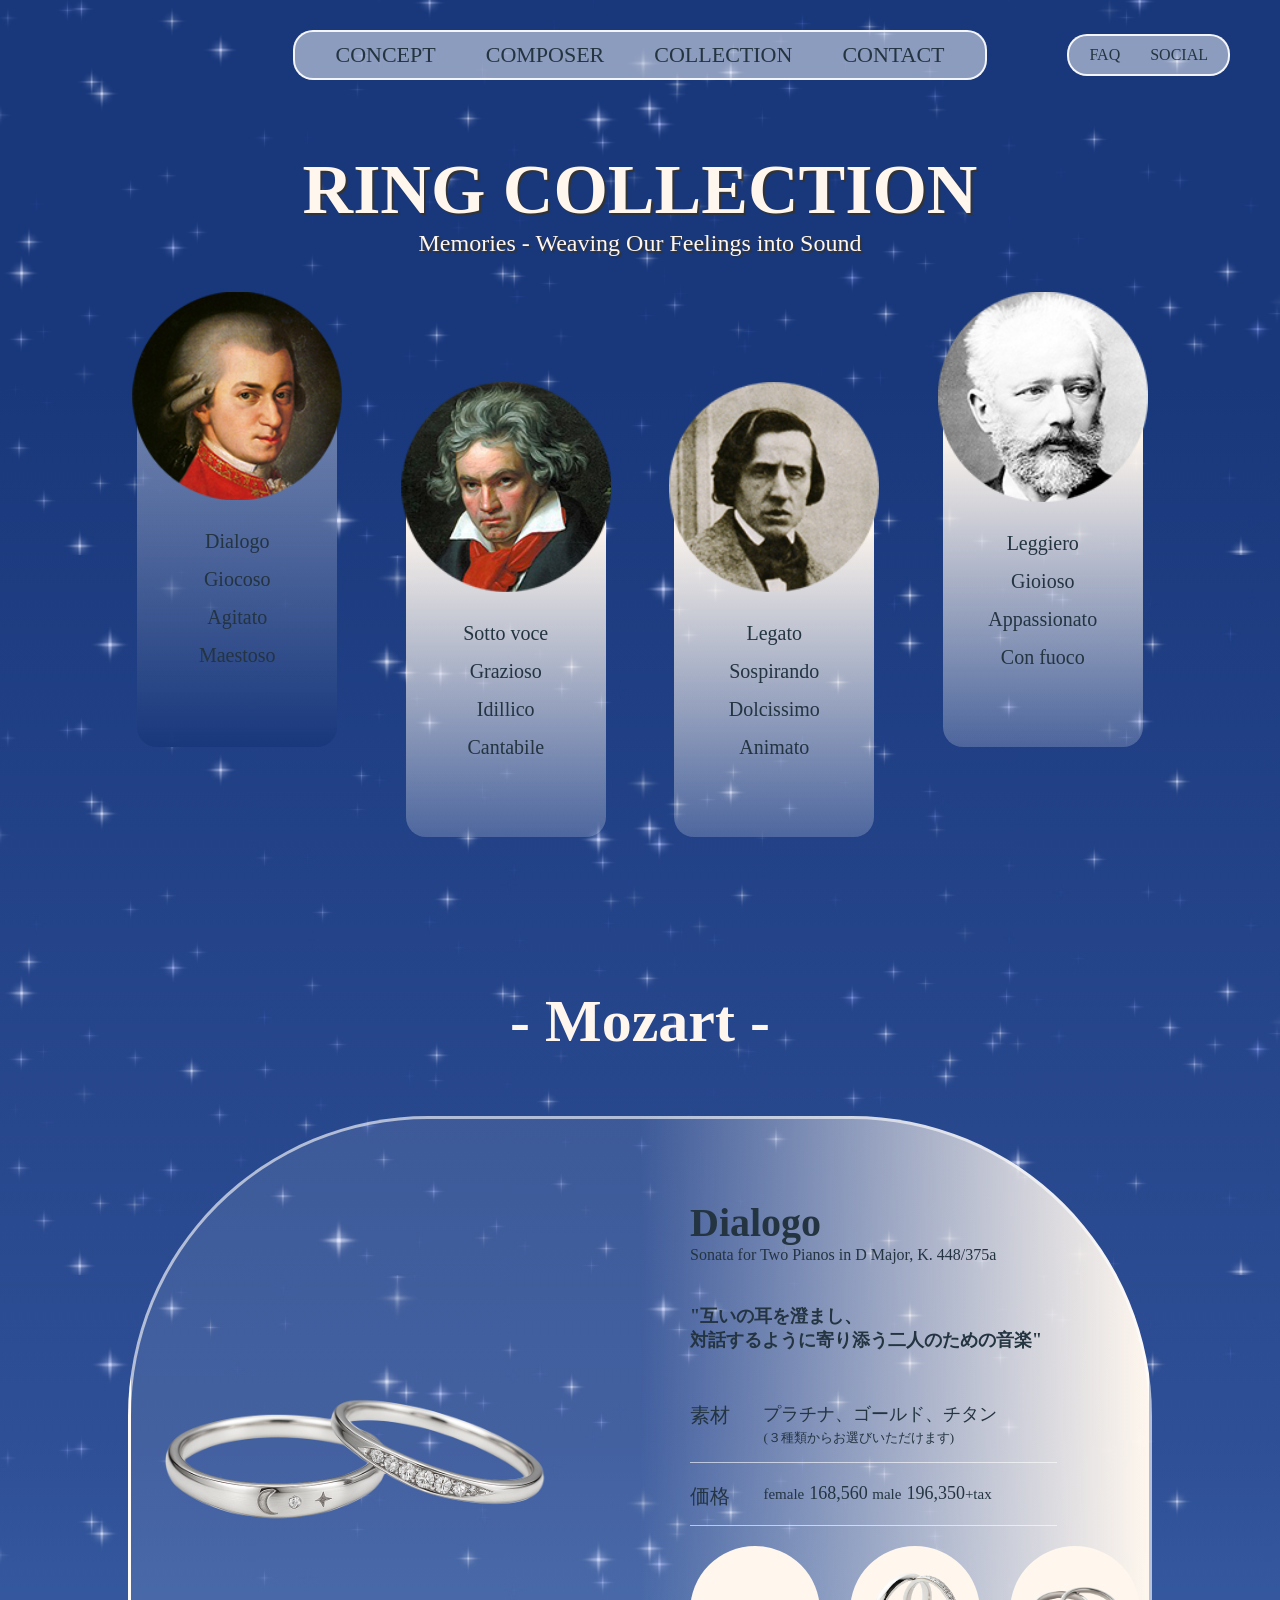
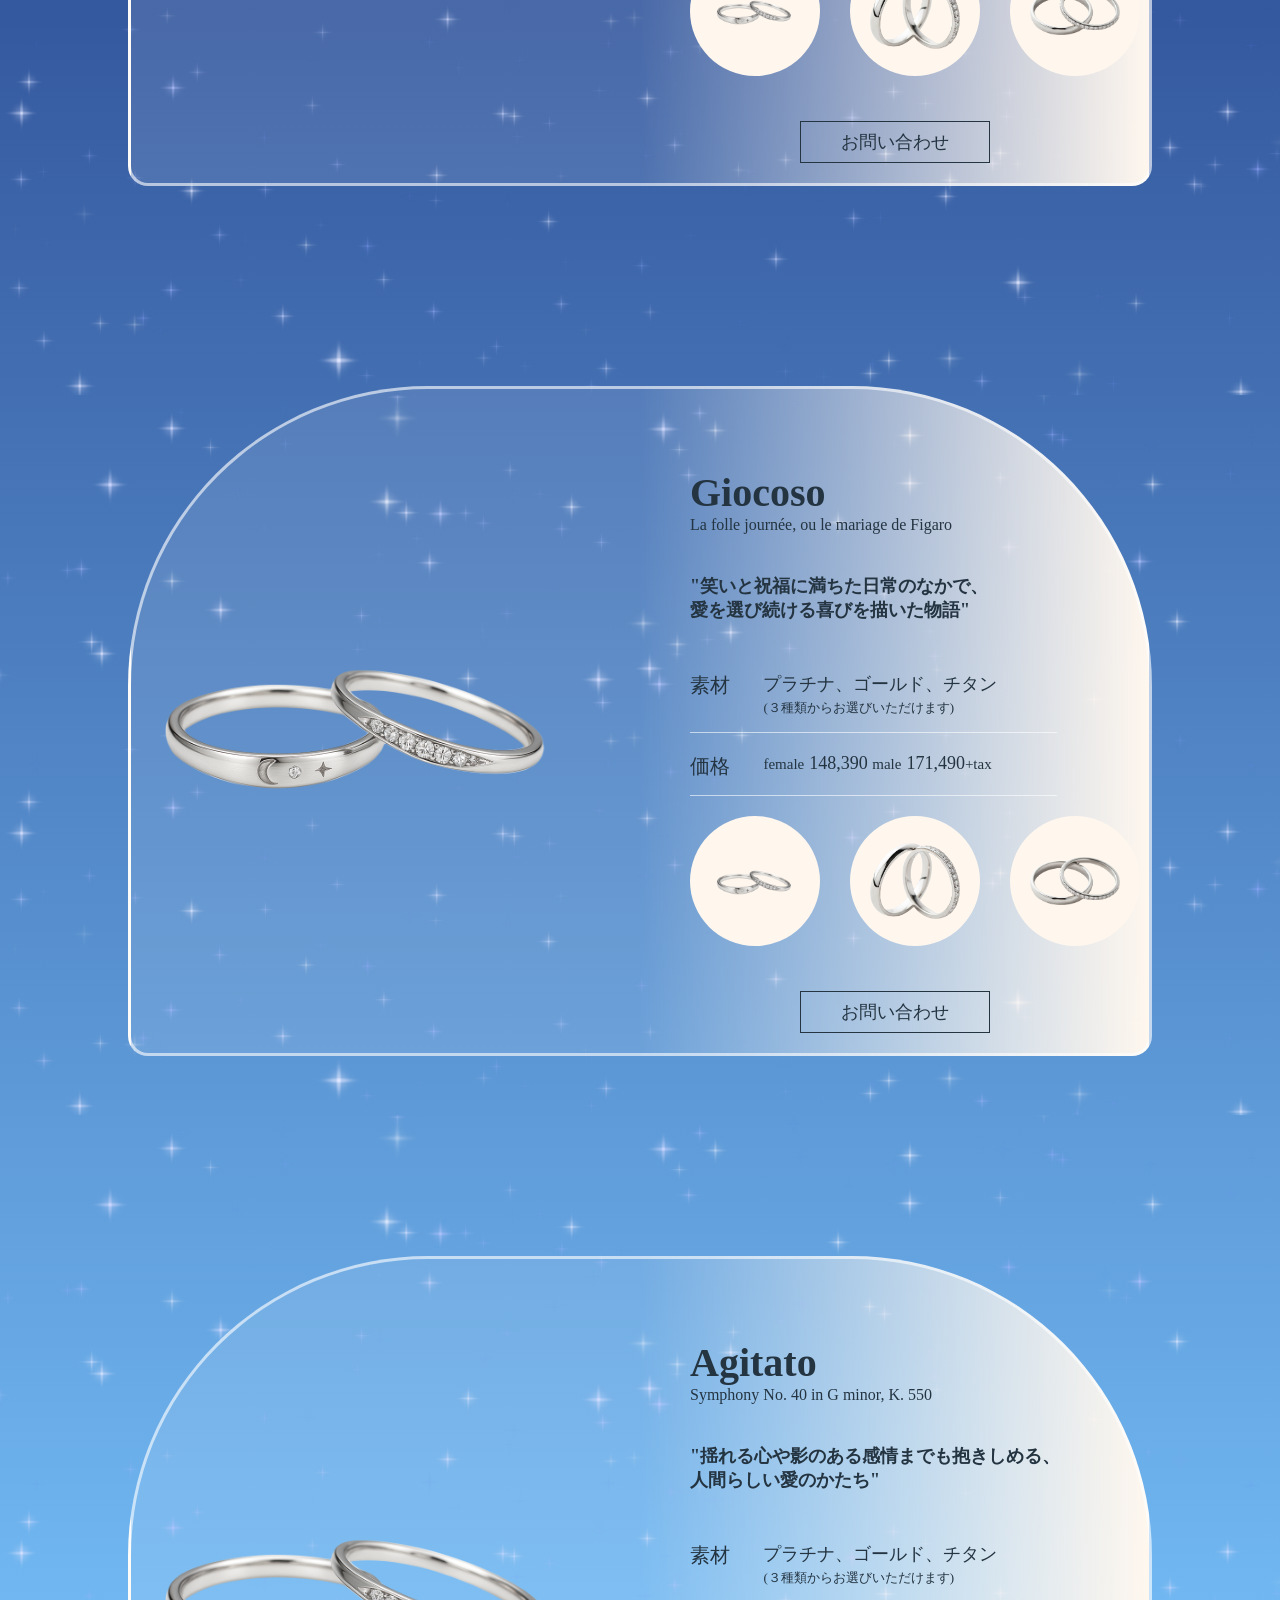
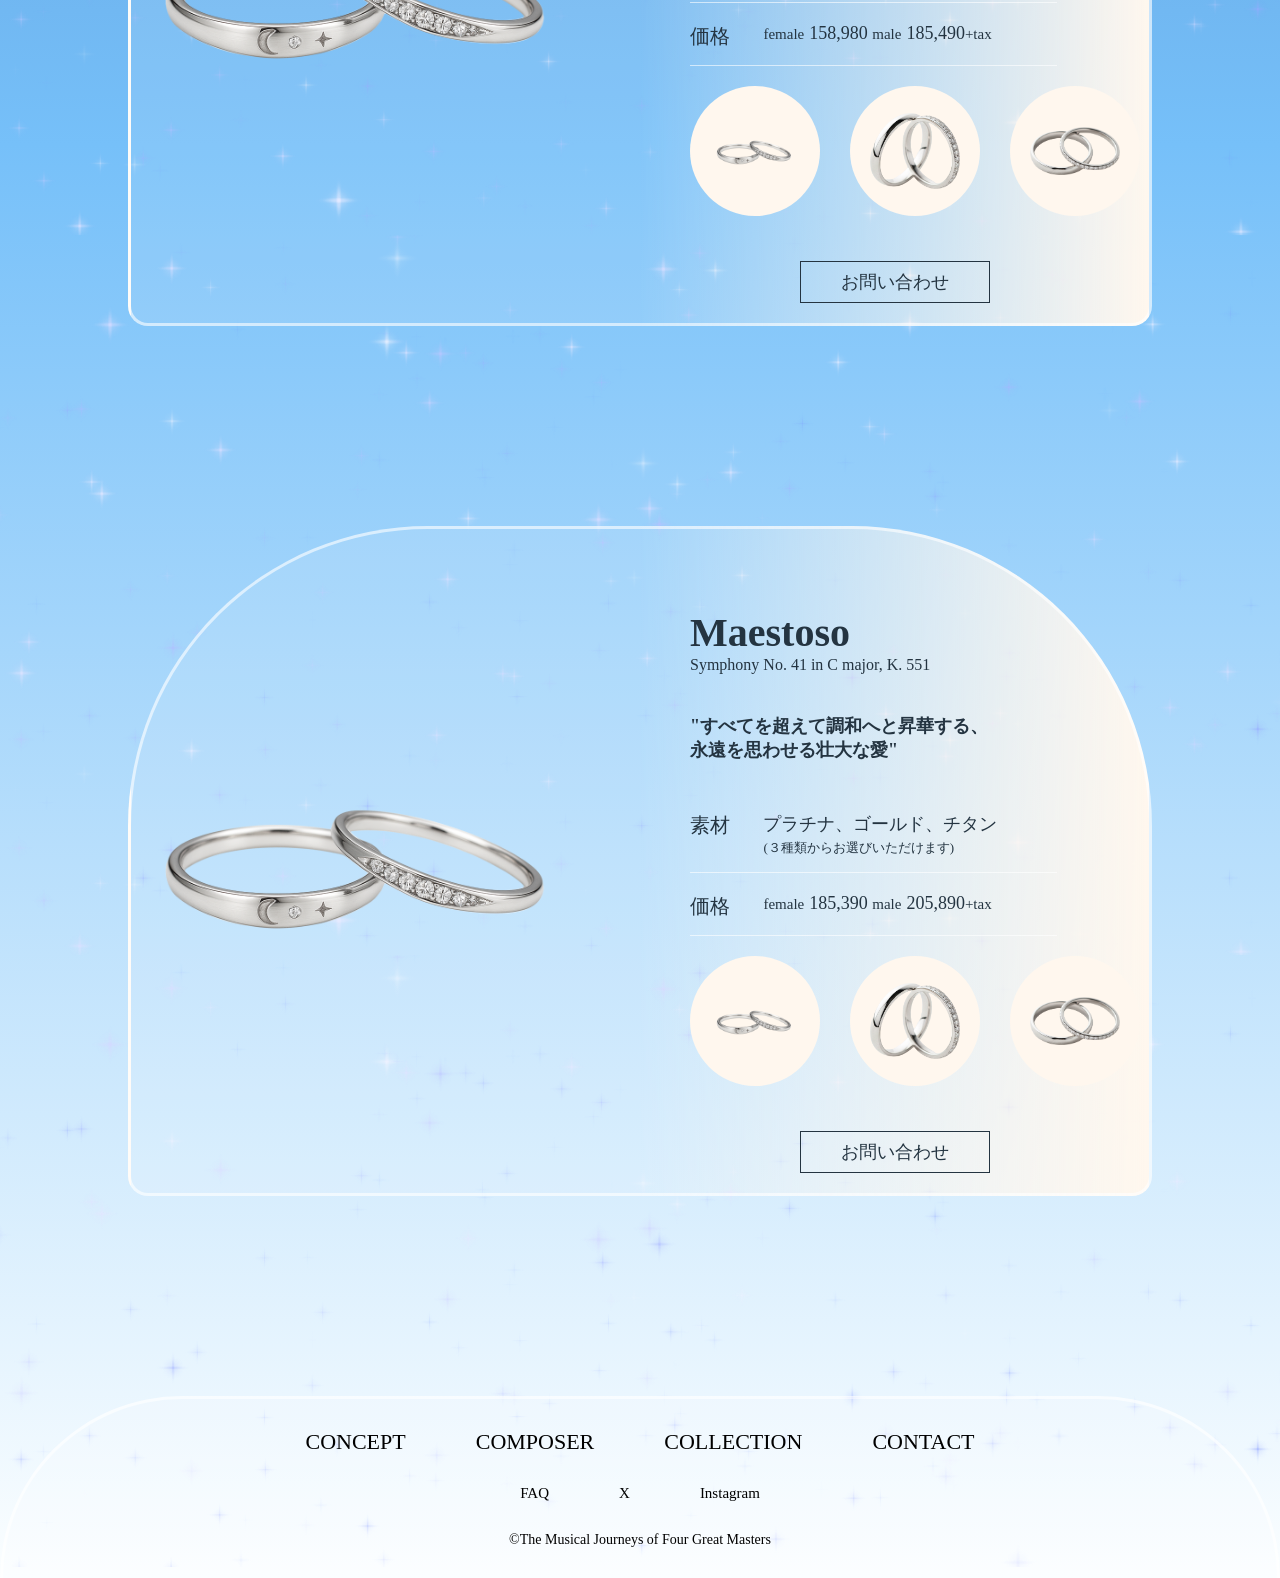
==== commit 895d2601: "Add files via upload" ====
--- a/collection.html
+++ b/collection.html
@@ -114,7 +114,7 @@
                                     <a href="#Dolcissimo">Dolcissimo</a>
                                 </li>
                                 <li>
-                                    <a href="#Appassionato">Appassionato</a>
+                                    <a href="#Animato">Animato</a>
                                 </li>
                             </ul>
                         </li>
